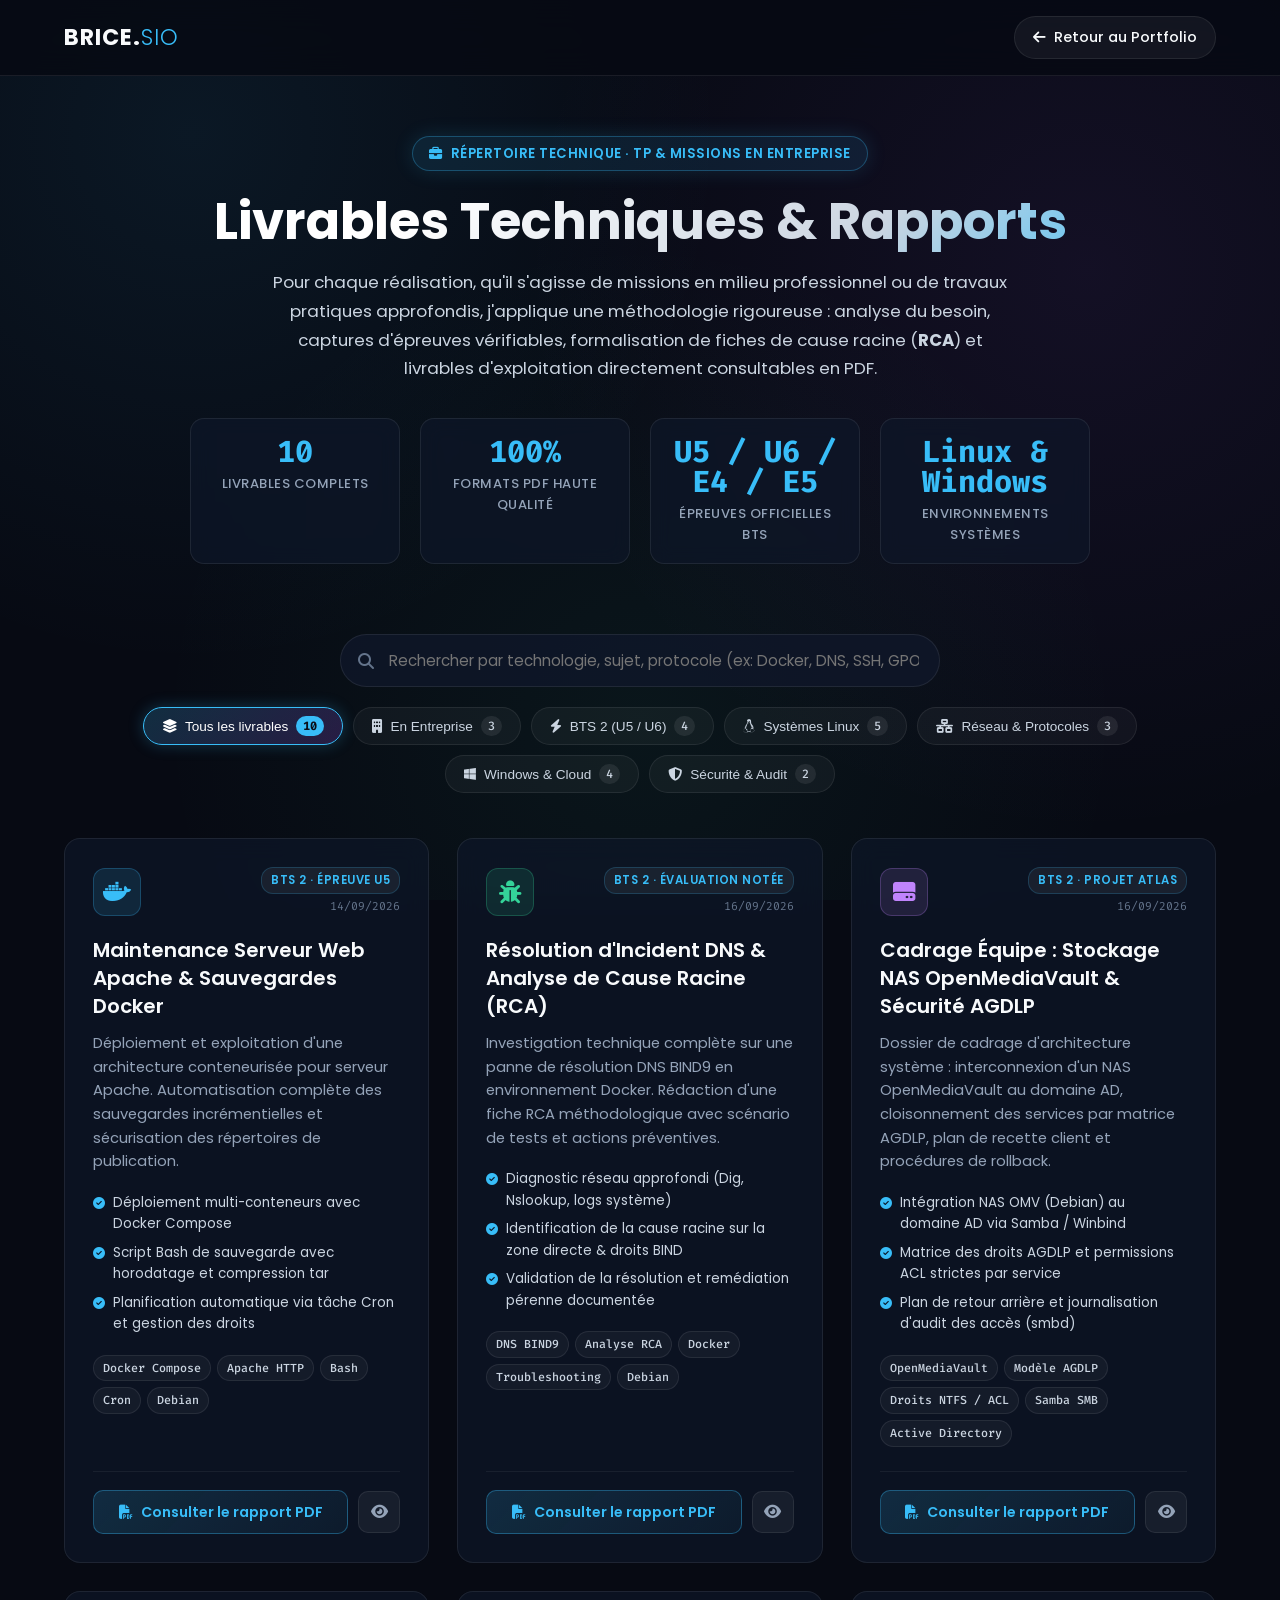
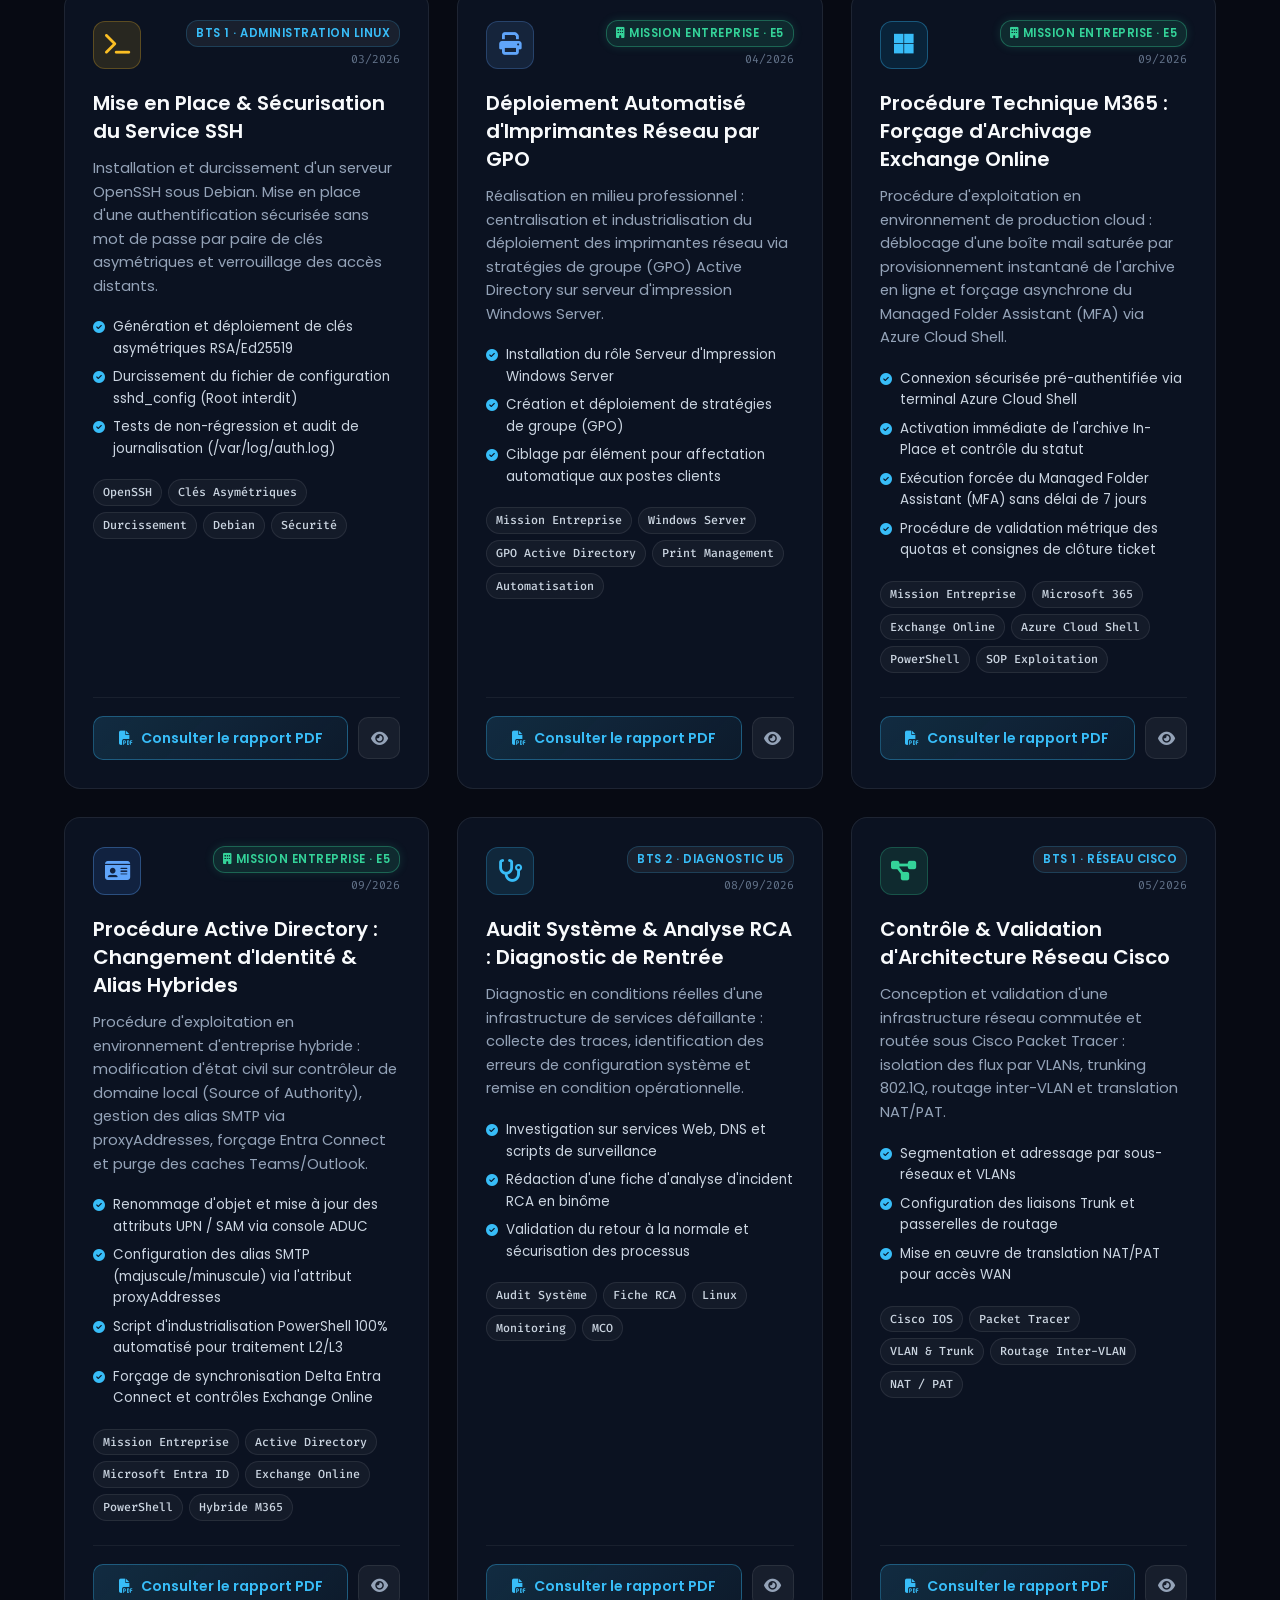
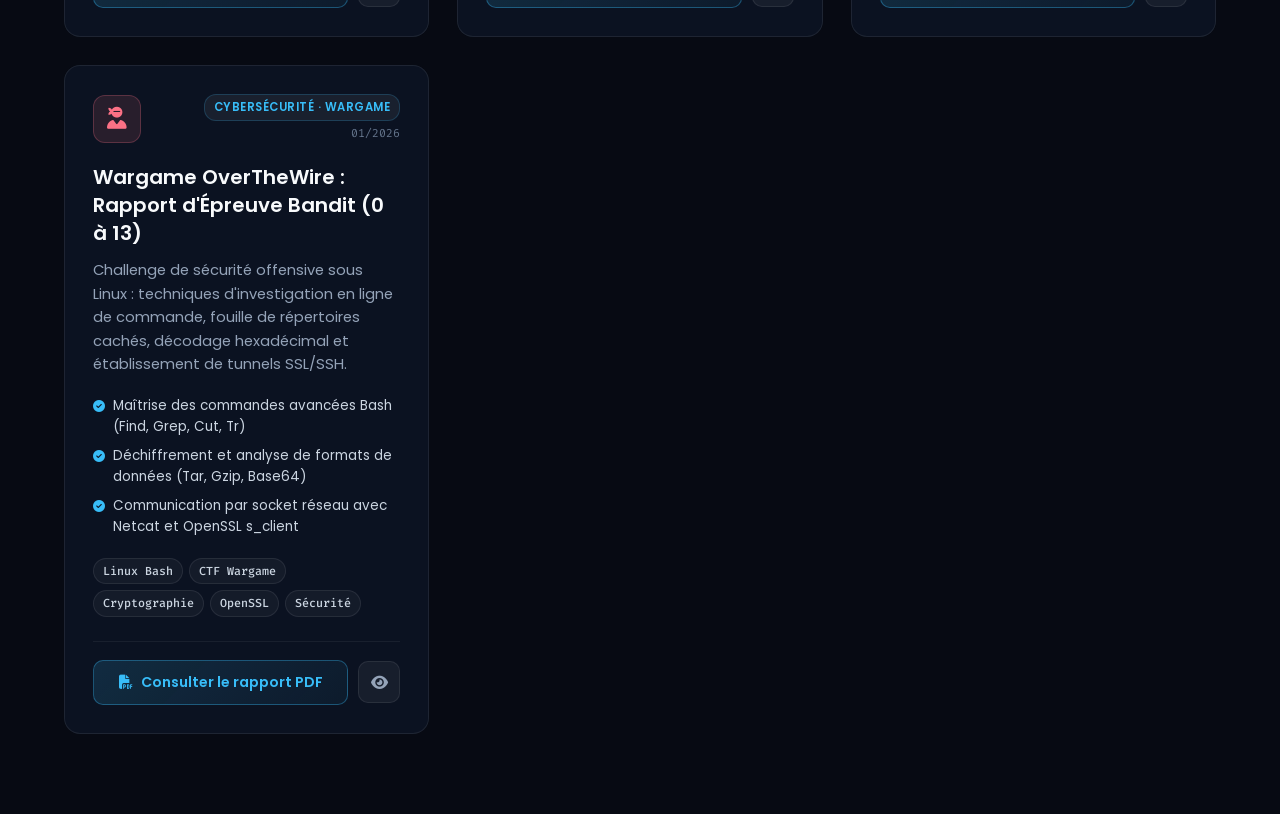
==== projects/rapports/index.html @ 22c59676 "feat: add technical reports section with interactive filtering and documentation assets" ====
<!DOCTYPE html>
<html lang="fr">
<head>
    <meta charset="UTF-8">
    <meta name="viewport" content="width=device-width, initial-scale=1.0">
    <title>Livrables Techniques & Rapports (TP & Entreprise) - Brice Almeras</title>
    <link href="https://fonts.googleapis.com/css2?family=Poppins:wght@300;400;600;700&family=Fira+Code:wght@400;500;600&display=swap" rel="stylesheet">
    <link rel="stylesheet" href="https://cdnjs.cloudflare.com/ajax/libs/font-awesome/6.4.0/css/all.min.css">
    <link rel="stylesheet" href="../../assets/css/rapports.css">
    <link rel="icon" type="image/svg+xml" href="../../favicon.svg">
    <!-- Meta SEO -->
    <meta name="description" content="Découvrez tous les livrables techniques, réalisations en entreprise et comptes-rendus de TP documentés par Brice Almeras en BTS SIO SISR : GPO en entreprise, Docker, DNS BIND9, RCA, SSH, Active Directory.">
    <meta property="og:title" content="Livrables Techniques & Rapports (TP & Entreprise) - Brice Almeras">
    <meta property="og:description" content="Répertoire des réalisations et travaux pratiques documentés : missions professionnelles en entreprise, méthodologie rigoureuse, analyses d'incidents RCA et maquettes d'infrastructure.">
    <meta property="og:type" content="website">
</head>
<body>

    <!-- HEADER / NAVIGATION -->
    <header class="tp-header">
        <a href="../../index.html" class="tp-logo">BRICE.<span>SIO</span></a>
        <nav class="tp-nav-links">
            <a href="../../index.html#projets" class="btn-back">
                <i class="fas fa-arrow-left"></i> Retour au Portfolio
            </a>
        </nav>
    </header>

    <!-- HERO SECTION -->
    <section class="tp-hero">
        <span class="badge-glow">
            <i class="fas fa-briefcase"></i> Répertoire Technique · TP & Missions en Entreprise
        </span>
        <h1>Livrables Techniques & Rapports</h1>
        <p class="hero-desc">
            Pour chaque réalisation, qu'il s'agisse de missions en milieu professionnel ou de travaux pratiques approfondis, 
            j'applique une méthodologie rigoureuse : analyse du besoin, captures d'épreuves vérifiables, formalisation de 
            fiches de cause racine (<strong>RCA</strong>) et livrables d'exploitation directement consultables en PDF.
        </p>

        <!-- DASHBOARD STATS -->
        <div class="tp-stats-grid">
            <div class="stat-box">
                <div class="stat-number">10</div>
                <div class="stat-label">Livrables Complets</div>
            </div>
            <div class="stat-box">
                <div class="stat-number">100%</div>
                <div class="stat-label">Formats PDF Haute Qualité</div>
            </div>
            <div class="stat-box">
                <div class="stat-number">U5 / U6 / E4 / E5</div>
                <div class="stat-label">Épreuves Officielles BTS</div>
            </div>
            <div class="stat-box">
                <div class="stat-number">Linux & Windows</div>
                <div class="stat-label">Environnements Systèmes</div>
            </div>
        </div>
    </section>

    <!-- BARRE DE RECHERCHE ET FILTRES -->
    <section class="tp-controls">
        <div class="search-bar-wrapper">
            <input type="text" id="tp-search" class="tp-search-input" placeholder="Rechercher par technologie, sujet, protocole (ex: Docker, DNS, SSH, GPO, Cisco...)" />
            <i class="fas fa-search"></i>
        </div>

        <div class="tp-filters">
            <button class="filter-btn active" data-filter="all">
                <i class="fas fa-layer-group"></i> Tous les livrables <span class="count">10</span>
            </button>
            <button class="filter-btn" data-filter="entreprise">
                <i class="fas fa-building"></i> En Entreprise <span class="count">3</span>
            </button>
            <button class="filter-btn" data-filter="bts2">
                <i class="fas fa-bolt"></i> BTS 2 (U5 / U6) <span class="count">4</span>
            </button>
            <button class="filter-btn" data-filter="linux">
                <i class="fab fa-linux"></i> Systèmes Linux <span class="count">5</span>
            </button>
            <button class="filter-btn" data-filter="reseau">
                <i class="fas fa-network-wired"></i> Réseau & Protocoles <span class="count">3</span>
            </button>
            <button class="filter-btn" data-filter="windows">
                <i class="fab fa-windows"></i> Windows & Cloud <span class="count">4</span>
            </button>
            <button class="filter-btn" data-filter="cyber">
                <i class="fas fa-shield-alt"></i> Sécurité & Audit <span class="count">2</span>
            </button>
        </div>
    </section>

    <!-- GRILLE DES CARTES DE RAPPORTS -->
    <main class="tp-container">
        <div class="tp-grid" id="tp-grid">

            <!-- 1. RAPPORT APACHE & DOCKER -->
            <article class="tp-card" data-category="bts2 linux">
                <div class="tp-card-content">
                    <div class="tp-card-header">
                        <div class="tp-icon-wrapper tp-icon-docker">
                            <i class="fab fa-docker"></i>
                        </div>
                        <div class="tp-badges">
                            <span class="tag-context">BTS 2 · Épreuve U5</span>
                            <span class="tag-date">14/09/2026</span>
                        </div>
                    </div>
                    <div class="tp-card-body">
                        <h3>Maintenance Serveur Web Apache & Sauvegardes Docker</h3>
                        <p class="tp-card-desc">
                            Déploiement et exploitation d'une architecture conteneurisée pour serveur Apache. 
                            Automatisation complète des sauvegardes incrémentielles et sécurisation des répertoires de publication.
                        </p>
                        <ul class="tp-highlights">
                            <li><i class="fas fa-check-circle"></i> Déploiement multi-conteneurs avec Docker Compose</li>
                            <li><i class="fas fa-check-circle"></i> Script Bash de sauvegarde avec horodatage et compression tar</li>
                            <li><i class="fas fa-check-circle"></i> Planification automatique via tâche Cron et gestion des droits</li>
                        </ul>
                        <div class="tp-tags">
                            <span class="tp-tag">Docker Compose</span>
                            <span class="tp-tag">Apache HTTP</span>
                            <span class="tp-tag">Bash</span>
                            <span class="tp-tag">Cron</span>
                            <span class="tp-tag">Debian</span>
                        </div>
                    </div>
                </div>
                <div class="tp-actions">
                    <a href="../../assets/docs/rapports/Rapport_Maintenance_Apache_Docker_Brice_Almeras.pdf" target="_blank" class="btn-open-pdf">
                        <i class="fas fa-file-pdf"></i> Consulter le rapport PDF
                    </a>
                    <button class="btn-preview" title="Aperçu rapide" data-pdf="../../assets/docs/rapports/Rapport_Maintenance_Apache_Docker_Brice_Almeras.pdf" data-title="Maintenance Apache & Sauvegardes Docker">
                        <i class="fas fa-eye"></i>
                    </button>
                </div>
            </article>

            <!-- 2. RAPPORT DNS & RCA -->
            <article class="tp-card" data-category="bts2 reseau linux">
                <div class="tp-card-content">
                    <div class="tp-card-header">
                        <div class="tp-icon-wrapper tp-icon-dns">
                            <i class="fas fa-bug"></i>
                        </div>
                        <div class="tp-badges">
                            <span class="tag-context">BTS 2 · Évaluation Notée</span>
                            <span class="tag-date">16/09/2026</span>
                        </div>
                    </div>
                    <div class="tp-card-body">
                        <h3>Résolution d'Incident DNS & Analyse de Cause Racine (RCA)</h3>
                        <p class="tp-card-desc">
                            Investigation technique complète sur une panne de résolution DNS BIND9 en environnement Docker. 
                            Rédaction d'une fiche RCA méthodologique avec scénario de tests et actions préventives.
                        </p>
                        <ul class="tp-highlights">
                            <li><i class="fas fa-check-circle"></i> Diagnostic réseau approfondi (Dig, Nslookup, logs système)</li>
                            <li><i class="fas fa-check-circle"></i> Identification de la cause racine sur la zone directe & droits BIND</li>
                            <li><i class="fas fa-check-circle"></i> Validation de la résolution et remédiation pérenne documentée</li>
                        </ul>
                        <div class="tp-tags">
                            <span class="tp-tag">DNS BIND9</span>
                            <span class="tp-tag">Analyse RCA</span>
                            <span class="tp-tag">Docker</span>
                            <span class="tp-tag">Troubleshooting</span>
                            <span class="tp-tag">Debian</span>
                        </div>
                    </div>
                </div>
                <div class="tp-actions">
                    <a href="../../assets/docs/rapports/Rapport_RCA_Incident_DNS_BIND9_Brice_Almeras.pdf" target="_blank" class="btn-open-pdf">
                        <i class="fas fa-file-pdf"></i> Consulter le rapport PDF
                    </a>
                    <button class="btn-preview" title="Aperçu rapide" data-pdf="../../assets/docs/rapports/Rapport_RCA_Incident_DNS_BIND9_Brice_Almeras.pdf" data-title="Incident DNS & Analyse de Cause Racine (RCA)">
                        <i class="fas fa-eye"></i>
                    </button>
                </div>
            </article>

            <!-- 3. CADRAGE NAS OMV & AGDLP -->
            <article class="tp-card" data-category="bts2 reseau windows">
                <div class="tp-card-content">
                    <div class="tp-card-header">
                        <div class="tp-icon-wrapper tp-icon-omv">
                            <i class="fas fa-hdd"></i>
                        </div>
                        <div class="tp-badges">
                            <span class="tag-context">BTS 2 · Projet Atlas</span>
                            <span class="tag-date">16/09/2026</span>
                        </div>
                    </div>
                    <div class="tp-card-body">
                        <h3>Cadrage Équipe : Stockage NAS OpenMediaVault & Sécurité AGDLP</h3>
                        <p class="tp-card-desc">
                            Dossier de cadrage d'architecture système : interconnexion d'un NAS OpenMediaVault au domaine AD, 
                            cloisonnement des services par matrice AGDLP, plan de recette client et procédures de rollback.
                        </p>
                        <ul class="tp-highlights">
                            <li><i class="fas fa-check-circle"></i> Intégration NAS OMV (Debian) au domaine AD via Samba / Winbind</li>
                            <li><i class="fas fa-check-circle"></i> Matrice des droits AGDLP et permissions ACL strictes par service</li>
                            <li><i class="fas fa-check-circle"></i> Plan de retour arrière et journalisation d'audit des accès (smbd)</li>
                        </ul>
                        <div class="tp-tags">
                            <span class="tp-tag">OpenMediaVault</span>
                            <span class="tp-tag">Modèle AGDLP</span>
                            <span class="tp-tag">Droits NTFS / ACL</span>
                            <span class="tp-tag">Samba SMB</span>
                            <span class="tp-tag">Active Directory</span>
                        </div>
                    </div>
                </div>
                <div class="tp-actions">
                    <a href="../../assets/docs/rapports/Fiche_Cadrage_NAS_AGDLP_Brice_Almeras.pdf" target="_blank" class="btn-open-pdf">
                        <i class="fas fa-file-pdf"></i> Consulter le rapport PDF
                    </a>
                    <button class="btn-preview" title="Aperçu rapide" data-pdf="../../assets/docs/rapports/Fiche_Cadrage_NAS_AGDLP_Brice_Almeras.pdf" data-title="Cadrage Stockage NAS OpenMediaVault & AGDLP">
                        <i class="fas fa-eye"></i>
                    </button>
                </div>
            </article>

            <!-- 4. RAPPORT SSH -->
            <article class="tp-card" data-category="linux cyber">
                <div class="tp-card-content">
                    <div class="tp-card-header">
                        <div class="tp-icon-wrapper tp-icon-ssh">
                            <i class="fas fa-terminal"></i>
                        </div>
                        <div class="tp-badges">
                            <span class="tag-context">BTS 1 · Administration Linux</span>
                            <span class="tag-date">03/2026</span>
                        </div>
                    </div>
                    <div class="tp-card-body">
                        <h3>Mise en Place & Sécurisation du Service SSH</h3>
                        <p class="tp-card-desc">
                            Installation et durcissement d'un serveur OpenSSH sous Debian. Mise en place d'une authentification 
                            sécurisée sans mot de passe par paire de clés asymétriques et verrouillage des accès distants.
                        </p>
                        <ul class="tp-highlights">
                            <li><i class="fas fa-check-circle"></i> Génération et déploiement de clés asymétriques RSA/Ed25519</li>
                            <li><i class="fas fa-check-circle"></i> Durcissement du fichier de configuration sshd_config (Root interdit)</li>
                            <li><i class="fas fa-check-circle"></i> Tests de non-régression et audit de journalisation (/var/log/auth.log)</li>
                        </ul>
                        <div class="tp-tags">
                            <span class="tp-tag">OpenSSH</span>
                            <span class="tp-tag">Clés Asymétriques</span>
                            <span class="tp-tag">Durcissement</span>
                            <span class="tp-tag">Debian</span>
                            <span class="tp-tag">Sécurité</span>
                        </div>
                    </div>
                </div>
                <div class="tp-actions">
                    <a href="../../assets/docs/rapports/Rapport_Mise_En_Place_Service_SSH_Brice_Almeras.pdf" target="_blank" class="btn-open-pdf">
                        <i class="fas fa-file-pdf"></i> Consulter le rapport PDF
                    </a>
                    <button class="btn-preview" title="Aperçu rapide" data-pdf="../../assets/docs/rapports/Rapport_Mise_En_Place_Service_SSH_Brice_Almeras.pdf" data-title="Mise en Place & Sécurisation du Service SSH">
                        <i class="fas fa-eye"></i>
                    </button>
                </div>
            </article>

            <!-- 5. DEPLOIEMENT IMPRIMANTES GPO -->
            <article class="tp-card" data-category="windows entreprise">
                <div class="tp-card-content">
                    <div class="tp-card-header">
                        <div class="tp-icon-wrapper tp-icon-win">
                            <i class="fas fa-print"></i>
                        </div>
                        <div class="tp-badges">
                            <span class="tag-context tag-context-pro"><i class="fas fa-building"></i> Mission Entreprise · E5</span>
                            <span class="tag-date">04/2026</span>
                        </div>
                    </div>
                    <div class="tp-card-body">
                        <h3>Déploiement Automatisé d'Imprimantes Réseau par GPO</h3>
                        <p class="tp-card-desc">
                            Réalisation en milieu professionnel : centralisation et industrialisation du déploiement des imprimantes réseau via stratégies de groupe (GPO) Active Directory sur serveur d'impression Windows Server.
                        </p>
                        <ul class="tp-highlights">
                            <li><i class="fas fa-check-circle"></i> Installation du rôle Serveur d'Impression Windows Server</li>
                            <li><i class="fas fa-check-circle"></i> Création et déploiement de stratégies de groupe (GPO)</li>
                            <li><i class="fas fa-check-circle"></i> Ciblage par élément pour affectation automatique aux postes clients</li>
                        </ul>
                        <div class="tp-tags">
                            <span class="tp-tag">Mission Entreprise</span>
                            <span class="tp-tag">Windows Server</span>
                            <span class="tp-tag">GPO Active Directory</span>
                            <span class="tp-tag">Print Management</span>
                            <span class="tp-tag">Automatisation</span>
                        </div>
                    </div>
                </div>
                <div class="tp-actions">
                    <a href="../../assets/docs/rapports/Doc_Deploiement_Imprimantes_GPO_Brice_Almeras.pdf" target="_blank" class="btn-open-pdf">
                        <i class="fas fa-file-pdf"></i> Consulter le rapport PDF
                    </a>
                    <button class="btn-preview" title="Aperçu rapide" data-pdf="../../assets/docs/rapports/Doc_Deploiement_Imprimantes_GPO_Brice_Almeras.pdf" data-title="Déploiement d'Imprimantes par GPO (Mission Entreprise)">
                        <i class="fas fa-eye"></i>
                    </button>
                </div>
            </article>

            <!-- 6. PROCEDURE FORCAGE ARCHIVAGE M365 -->
            <article class="tp-card" data-category="windows entreprise">
                <div class="tp-card-content">
                    <div class="tp-card-header">
                        <div class="tp-icon-wrapper tp-icon-m365">
                            <i class="fab fa-microsoft"></i>
                        </div>
                        <div class="tp-badges">
                            <span class="tag-context tag-context-pro"><i class="fas fa-building"></i> Mission Entreprise · E5</span>
                            <span class="tag-date">09/2026</span>
                        </div>
                    </div>
                    <div class="tp-card-body">
                        <h3>Procédure Technique M365 : Forçage d'Archivage Exchange Online</h3>
                        <p class="tp-card-desc">
                            Procédure d'exploitation en environnement de production cloud : déblocage d'une boîte mail saturée par provisionnement instantané de l'archive en ligne et forçage asynchrone du Managed Folder Assistant (MFA) via Azure Cloud Shell.
                        </p>
                        <ul class="tp-highlights">
                            <li><i class="fas fa-check-circle"></i> Connexion sécurisée pré-authentifiée via terminal Azure Cloud Shell</li>
                            <li><i class="fas fa-check-circle"></i> Activation immédiate de l'archive In-Place et contrôle du statut</li>
                            <li><i class="fas fa-check-circle"></i> Exécution forcée du Managed Folder Assistant (MFA) sans délai de 7 jours</li>
                            <li><i class="fas fa-check-circle"></i> Procédure de validation métrique des quotas et consignes de clôture ticket</li>
                        </ul>
                        <div class="tp-tags">
                            <span class="tp-tag">Mission Entreprise</span>
                            <span class="tp-tag">Microsoft 365</span>
                            <span class="tp-tag">Exchange Online</span>
                            <span class="tp-tag">Azure Cloud Shell</span>
                            <span class="tp-tag">PowerShell</span>
                            <span class="tp-tag">SOP Exploitation</span>
                        </div>
                    </div>
                </div>
                <div class="tp-actions">
                    <a href="../../assets/docs/rapports/Procedure_Forcage_Archivage_M365_Brice_Almeras.pdf" target="_blank" class="btn-open-pdf">
                        <i class="fas fa-file-pdf"></i> Consulter le rapport PDF
                    </a>
                    <button class="btn-preview" title="Aperçu rapide" data-pdf="../../assets/docs/rapports/Procedure_Forcage_Archivage_M365_Brice_Almeras.pdf" data-title="Procédure Forçage Archivage M365 Exchange Online">
                        <i class="fas fa-eye"></i>
                    </button>
                </div>
            </article>

            <!-- 7. PROCEDURE CHANGEMENT NOM ACTIVE DIRECTORY & HYBRIDE -->
            <article class="tp-card" data-category="windows entreprise">
                <div class="tp-card-content">
                    <div class="tp-card-header">
                        <div class="tp-icon-wrapper tp-icon-ad">
                            <i class="fas fa-id-card"></i>
                        </div>
                        <div class="tp-badges">
                            <span class="tag-context tag-context-pro"><i class="fas fa-building"></i> Mission Entreprise · E5</span>
                            <span class="tag-date">09/2026</span>
                        </div>
                    </div>
                    <div class="tp-card-body">
                        <h3>Procédure Active Directory : Changement d'Identité & Alias Hybrides</h3>
                        <p class="tp-card-desc">
                            Procédure d'exploitation en environnement d'entreprise hybride : modification d'état civil sur contrôleur de domaine local (Source of Authority), gestion des alias SMTP via proxyAddresses, forçage Entra Connect et purge des caches Teams/Outlook.
                        </p>
                        <ul class="tp-highlights">
                            <li><i class="fas fa-check-circle"></i> Renommage d'objet et mise à jour des attributs UPN / SAM via console ADUC</li>
                            <li><i class="fas fa-check-circle"></i> Configuration des alias SMTP (majuscule/minuscule) via l'attribut proxyAddresses</li>
                            <li><i class="fas fa-check-circle"></i> Script d'industrialisation PowerShell 100% automatisé pour traitement L2/L3</li>
                            <li><i class="fas fa-check-circle"></i> Forçage de synchronisation Delta Entra Connect et contrôles Exchange Online</li>
                        </ul>
                        <div class="tp-tags">
                            <span class="tp-tag">Mission Entreprise</span>
                            <span class="tp-tag">Active Directory</span>
                            <span class="tp-tag">Microsoft Entra ID</span>
                            <span class="tp-tag">Exchange Online</span>
                            <span class="tp-tag">PowerShell</span>
                            <span class="tp-tag">Hybride M365</span>
                        </div>
                    </div>
                </div>
                <div class="tp-actions">
                    <a href="../../assets/docs/rapports/Procedure_Changement_Nom_Active_Directory_Brice_Almeras.pdf" target="_blank" class="btn-open-pdf">
                        <i class="fas fa-file-pdf"></i> Consulter le rapport PDF
                    </a>
                    <button class="btn-preview" title="Aperçu rapide" data-pdf="../../assets/docs/rapports/Procedure_Changement_Nom_Active_Directory_Brice_Almeras.pdf" data-title="Procédure Changement d'Identité AD & Hybride M365">
                        <i class="fas fa-eye"></i>
                    </button>
                </div>
            </article>

            <!-- 8. FICHE RCA DIAGNOSTIC RENTREE -->
            <article class="tp-card" data-category="bts2 linux">
                <div class="tp-card-content">
                    <div class="tp-card-header">
                        <div class="tp-icon-wrapper tp-icon-docker">
                            <i class="fas fa-stethoscope"></i>
                        </div>
                        <div class="tp-badges">
                            <span class="tag-context">BTS 2 · Diagnostic U5</span>
                            <span class="tag-date">08/09/2026</span>
                        </div>
                    </div>
                    <div class="tp-card-body">
                        <h3>Audit Système & Analyse RCA : Diagnostic de Rentrée</h3>
                        <p class="tp-card-desc">
                            Diagnostic en conditions réelles d'une infrastructure de services défaillante : collecte des traces, 
                            identification des erreurs de configuration système et remise en condition opérationnelle.
                        </p>
                        <ul class="tp-highlights">
                            <li><i class="fas fa-check-circle"></i> Investigation sur services Web, DNS et scripts de surveillance</li>
                            <li><i class="fas fa-check-circle"></i> Rédaction d'une fiche d'analyse d'incident RCA en binôme</li>
                            <li><i class="fas fa-check-circle"></i> Validation du retour à la normale et sécurisation des processus</li>
                        </ul>
                        <div class="tp-tags">
                            <span class="tp-tag">Audit Système</span>
                            <span class="tp-tag">Fiche RCA</span>
                            <span class="tp-tag">Linux</span>
                            <span class="tp-tag">Monitoring</span>
                            <span class="tp-tag">MCO</span>
                        </div>
                    </div>
                </div>
                <div class="tp-actions">
                    <a href="../../assets/docs/rapports/Fiche_RCA_Diagnostic_Systeme_Almeras.pdf" target="_blank" class="btn-open-pdf">
                        <i class="fas fa-file-pdf"></i> Consulter le rapport PDF
                    </a>
                    <button class="btn-preview" title="Aperçu rapide" data-pdf="../../assets/docs/rapports/Fiche_RCA_Diagnostic_Systeme_Almeras.pdf" data-title="Audit Système & Analyse RCA Rentrée">
                        <i class="fas fa-eye"></i>
                    </button>
                </div>
            </article>

            <!-- 7. RAPPORT CONTROLE CISCO -->
            <article class="tp-card" data-category="reseau">
                <div class="tp-card-content">
                    <div class="tp-card-header">
                        <div class="tp-icon-wrapper tp-icon-cisco">
                            <i class="fas fa-project-diagram"></i>
                        </div>
                        <div class="tp-badges">
                            <span class="tag-context">BTS 1 · Réseau Cisco</span>
                            <span class="tag-date">05/2026</span>
                        </div>
                    </div>
                    <div class="tp-card-body">
                        <h3>Contrôle & Validation d'Architecture Réseau Cisco</h3>
                        <p class="tp-card-desc">
                            Conception et validation d'une infrastructure réseau commutée et routée sous Cisco Packet Tracer : 
                            isolation des flux par VLANs, trunking 802.1Q, routage inter-VLAN et translation NAT/PAT.
                        </p>
                        <ul class="tp-highlights">
                            <li><i class="fas fa-check-circle"></i> Segmentation et adressage par sous-réseaux et VLANs</li>
                            <li><i class="fas fa-check-circle"></i> Configuration des liaisons Trunk et passerelles de routage</li>
                            <li><i class="fas fa-check-circle"></i> Mise en œuvre de translation NAT/PAT pour accès WAN</li>
                        </ul>
                        <div class="tp-tags">
                            <span class="tp-tag">Cisco IOS</span>
                            <span class="tp-tag">Packet Tracer</span>
                            <span class="tp-tag">VLAN & Trunk</span>
                            <span class="tp-tag">Routage Inter-VLAN</span>
                            <span class="tp-tag">NAT / PAT</span>
                        </div>
                    </div>
                </div>
                <div class="tp-actions">
                    <a href="../../assets/docs/rapports/Rapport_Controle_Reseau_Cisco_Brice_Almeras.pdf" target="_blank" class="btn-open-pdf">
                        <i class="fas fa-file-pdf"></i> Consulter le rapport PDF
                    </a>
                    <button class="btn-preview" title="Aperçu rapide" data-pdf="../../assets/docs/rapports/Rapport_Controle_Reseau_Cisco_Brice_Almeras.pdf" data-title="Contrôle Architecture Réseau Cisco">
                        <i class="fas fa-eye"></i>
                    </button>
                </div>
            </article>

            <!-- 8. RAPPORT BANDIT CTF -->
            <article class="tp-card" data-category="linux cyber">
                <div class="tp-card-content">
                    <div class="tp-card-header">
                        <div class="tp-icon-wrapper tp-icon-ctf">
                            <i class="fas fa-user-ninja"></i>
                        </div>
                        <div class="tp-badges">
                            <span class="tag-context">Cybersécurité · Wargame</span>
                            <span class="tag-date">01/2026</span>
                        </div>
                    </div>
                    <div class="tp-card-body">
                        <h3>Wargame OverTheWire : Rapport d'Épreuve Bandit (0 à 13)</h3>
                        <p class="tp-card-desc">
                            Challenge de sécurité offensive sous Linux : techniques d'investigation en ligne de commande, 
                            fouille de répertoires cachés, décodage hexadécimal et établissement de tunnels SSL/SSH.
                        </p>
                        <ul class="tp-highlights">
                            <li><i class="fas fa-check-circle"></i> Maîtrise des commandes avancées Bash (Find, Grep, Cut, Tr)</li>
                            <li><i class="fas fa-check-circle"></i> Déchiffrement et analyse de formats de données (Tar, Gzip, Base64)</li>
                            <li><i class="fas fa-check-circle"></i> Communication par socket réseau avec Netcat et OpenSSL s_client</li>
                        </ul>
                        <div class="tp-tags">
                            <span class="tp-tag">Linux Bash</span>
                            <span class="tp-tag">CTF Wargame</span>
                            <span class="tp-tag">Cryptographie</span>
                            <span class="tp-tag">OpenSSL</span>
                            <span class="tp-tag">Sécurité</span>
                        </div>
                    </div>
                </div>
                <div class="tp-actions">
                    <a href="../../assets/docs/rapports/Rapport_Bandit_CTF_Brice_Almeras.pdf" target="_blank" class="btn-open-pdf">
                        <i class="fas fa-file-pdf"></i> Consulter le rapport PDF
                    </a>
                    <button class="btn-preview" title="Aperçu rapide" data-pdf="../../assets/docs/rapports/Rapport_Bandit_CTF_Brice_Almeras.pdf" data-title="Rapport Bandit CTF OverTheWire">
                        <i class="fas fa-eye"></i>
                    </button>
                </div>
            </article>

            <!-- État vide si aucune recherche trouvée -->
            <div id="no-results" class="no-results">
                <i class="fas fa-search-minus"></i>
                <h3>Aucun rapport ne correspond à votre recherche</h3>
                <p>Essayez un autre mot-clé (ex: Docker, DNS, GPO, SSH, Cisco) ou réinitialisez les filtres.</p>
            </div>

        </div>
    </main>

    <!-- MODAL DE PRÉVISUALISATION PDF RAPIDE -->
    <div id="pdf-modal" class="pdf-modal" role="dialog" aria-modal="true">
        <div class="pdf-modal-content">
            <div class="pdf-modal-header">
                <h3 class="pdf-modal-title" id="pdf-modal-title">
                    <i class="fas fa-file-pdf" style="color: var(--cyan);"></i> Aperçu du Rapport
                </h3>
                <div class="pdf-modal-controls">
                    <a id="pdf-modal-external" href="#" target="_blank" class="btn-modal-action">
                        <i class="fas fa-external-link-alt"></i> Plein écran
                    </a>
                    <a id="pdf-modal-download" href="#" download class="btn-modal-action">
                        <i class="fas fa-download"></i> Télécharger
                    </a>
                    <button class="btn-modal-close" id="pdf-modal-close" title="Fermer (Échap)">
                        <i class="fas fa-times"></i>
                    </button>
                </div>
            </div>
            <div class="pdf-modal-body">
                <iframe id="pdf-modal-frame" src="" title="Visualiseur PDF"></iframe>
            </div>
        </div>
    </div>

    <!-- SCRIPTS -->
    <script src="rapports.js" defer></script>
</body>
</html>
---- assets/css/rapports.css ----
/* ==========================================================================
   PAGE DES RAPPORTS DE TP - BRICE ALMERAS
   Aesthétique : Cyberpunk épuré, Glassmorphism, Dark Slate & Neon Accents
   ========================================================================== */

:root {
    --bg-dark: #070a13;
    --bg-card: rgba(15, 23, 42, 0.65);
    --bg-card-hover: rgba(30, 41, 59, 0.85);
    --border-card: rgba(255, 255, 255, 0.08);
    --border-hover: rgba(56, 189, 248, 0.4);
    
    --cyan: #38bdf8;
    --emerald: #34d399;
    --purple: #c084fc;
    --amber: #fbbf24;
    --rose: #fb7185;
    --blue: #60a5fa;

    --text-primary: #f8fafc;
    --text-secondary: #cbd5e1;
    --text-muted: #94a3b8;
    --text-dim: #64748b;

    --font-main: 'Poppins', sans-serif;
    --font-mono: 'Fira Code', monospace;
    --transition: all 0.3s cubic-bezier(0.4, 0, 0.2, 1);
}

* {
    margin: 0;
    padding: 0;
    box-sizing: border-box;
}

body {
    background-color: var(--bg-dark);
    color: var(--text-primary);
    font-family: var(--font-main);
    line-height: 1.6;
    min-height: 100vh;
    overflow-x: hidden;
    position: relative;
    background-image: 
        radial-gradient(circle at 15% 15%, rgba(56, 189, 248, 0.08) 0%, transparent 40%),
        radial-gradient(circle at 85% 30%, rgba(168, 85, 247, 0.08) 0%, transparent 45%),
        radial-gradient(circle at 50% 80%, rgba(52, 211, 153, 0.06) 0%, transparent 50%);
    background-attachment: fixed;
}

/* Scrollbar */
::-webkit-scrollbar {
    width: 8px;
}
::-webkit-scrollbar-track {
    background: #0b0f19;
}
::-webkit-scrollbar-thumb {
    background: #1e293b;
    border-radius: 4px;
}
::-webkit-scrollbar-thumb:hover {
    background: var(--cyan);
}

/* ==================== HEADER ==================== */
.tp-header {
    position: sticky;
    top: 0;
    z-index: 100;
    backdrop-filter: blur(16px);
    -webkit-backdrop-filter: blur(16px);
    background: rgba(7, 10, 19, 0.85);
    border-bottom: 1px solid var(--border-card);
    padding: 16px 5%;
    display: flex;
    justify-content: space-between;
    align-items: center;
}

.tp-logo {
    font-size: 1.4rem;
    font-weight: 700;
    letter-spacing: 1px;
    color: var(--text-primary);
    text-decoration: none;
}

.tp-logo span {
    color: var(--cyan);
    font-weight: 300;
}

.tp-nav-links {
    display: flex;
    align-items: center;
    gap: 15px;
}

.btn-back {
    display: inline-flex;
    align-items: center;
    gap: 8px;
    background: rgba(255, 255, 255, 0.05);
    color: var(--text-primary);
    text-decoration: none;
    padding: 9px 18px;
    border-radius: 25px;
    font-size: 0.9rem;
    font-weight: 500;
    border: 1px solid var(--border-card);
    transition: var(--transition);
}

.btn-back:hover {
    background: rgba(56, 189, 248, 0.15);
    color: var(--cyan);
    border-color: var(--cyan);
    transform: translateX(-3px);
}

/* ==================== HERO SECTION ==================== */
.tp-hero {
    max-width: 1200px;
    margin: 0 auto;
    padding: 60px 24px 30px;
    text-align: center;
}

.badge-glow {
    display: inline-flex;
    align-items: center;
    gap: 8px;
    background: rgba(56, 189, 248, 0.1);
    color: var(--cyan);
    border: 1px solid rgba(56, 189, 248, 0.3);
    padding: 6px 16px;
    border-radius: 30px;
    font-size: 0.82rem;
    font-weight: 600;
    letter-spacing: 0.5px;
    text-transform: uppercase;
    margin-bottom: 20px;
    box-shadow: 0 0 20px rgba(56, 189, 248, 0.15);
}

.tp-hero h1 {
    font-size: clamp(2rem, 4vw, 3.2rem);
    font-weight: 700;
    line-height: 1.2;
    margin-bottom: 16px;
    background: linear-gradient(135deg, #ffffff 30%, #cbd5e1 70%, #38bdf8 100%);
    -webkit-background-clip: text;
    -webkit-text-fill-color: transparent;
}

.tp-hero p.hero-desc {
    max-width: 750px;
    margin: 0 auto 35px;
    color: var(--text-secondary);
    font-size: 1.05rem;
    line-height: 1.7;
}

/* Stat Counters */
.tp-stats-grid {
    display: grid;
    grid-template-columns: repeat(auto-fit, minmax(180px, 1fr));
    gap: 20px;
    max-width: 900px;
    margin: 0 auto 40px;
}

.stat-box {
    background: var(--bg-card);
    border: 1px solid var(--border-card);
    border-radius: 14px;
    padding: 18px 20px;
    backdrop-filter: blur(10px);
    transition: var(--transition);
}

.stat-box:hover {
    border-color: rgba(56, 189, 248, 0.3);
    transform: translateY(-3px);
    box-shadow: 0 8px 25px rgba(0, 0, 0, 0.25);
}

.stat-number {
    font-size: 1.9rem;
    font-weight: 700;
    color: var(--cyan);
    font-family: var(--font-mono);
    line-height: 1;
    margin-bottom: 6px;
}

.stat-label {
    font-size: 0.82rem;
    color: var(--text-muted);
    font-weight: 500;
    text-transform: uppercase;
    letter-spacing: 0.5px;
}

/* ==================== FILTERS & SEARCH ==================== */
.tp-controls {
    max-width: 1200px;
    margin: 0 auto 45px;
    padding: 0 24px;
    display: flex;
    flex-direction: column;
    gap: 20px;
}

.search-bar-wrapper {
    position: relative;
    max-width: 600px;
    width: 100%;
    margin: 0 auto;
}

.search-bar-wrapper i {
    position: absolute;
    left: 18px;
    top: 50%;
    transform: translateY(-50%);
    color: var(--text-dim);
    font-size: 1rem;
    transition: var(--transition);
}

.tp-search-input {
    width: 100%;
    padding: 14px 20px 14px 48px;
    background: rgba(15, 23, 42, 0.8);
    border: 1px solid var(--border-card);
    border-radius: 30px;
    color: var(--text-primary);
    font-family: var(--font-main);
    font-size: 0.95rem;
    outline: none;
    transition: var(--transition);
}

.tp-search-input:focus {
    border-color: var(--cyan);
    background: rgba(15, 23, 42, 0.95);
    box-shadow: 0 0 20px rgba(56, 189, 248, 0.2);
}

.tp-search-input:focus + i {
    color: var(--cyan);
}

.tp-filters {
    display: flex;
    flex-wrap: wrap;
    justify-content: center;
    gap: 10px;
}

.filter-btn {
    background: rgba(255, 255, 255, 0.04);
    border: 1px solid var(--border-card);
    color: var(--text-secondary);
    padding: 8px 18px;
    border-radius: 20px;
    font-size: 0.85rem;
    font-weight: 500;
    cursor: pointer;
    transition: var(--transition);
    display: inline-flex;
    align-items: center;
    gap: 8px;
}

.filter-btn .count {
    background: rgba(255, 255, 255, 0.08);
    padding: 2px 7px;
    border-radius: 10px;
    font-size: 0.75rem;
    font-family: var(--font-mono);
}

.filter-btn:hover {
    background: rgba(255, 255, 255, 0.08);
    color: var(--text-primary);
    border-color: rgba(255, 255, 255, 0.2);
}

.filter-btn.active {
    background: linear-gradient(135deg, rgba(56, 189, 248, 0.2), rgba(168, 85, 247, 0.2));
    border-color: var(--cyan);
    color: #ffffff;
    box-shadow: 0 0 15px rgba(56, 189, 248, 0.25);
}

.filter-btn.active .count {
    background: var(--cyan);
    color: #0b0f19;
    font-weight: 700;
}

/* ==================== TP CARDS GRID ==================== */
.tp-container {
    max-width: 1200px;
    margin: 0 auto 80px;
    padding: 0 24px;
}

.tp-grid {
    display: grid;
    grid-template-columns: repeat(auto-fill, minmax(350px, 1fr));
    gap: 28px;
}

.tp-card {
    background: var(--bg-card);
    border: 1px solid var(--border-card);
    border-radius: 16px;
    padding: 28px;
    display: flex;
    flex-direction: column;
    justify-content: space-between;
    transition: var(--transition);
    position: relative;
    overflow: hidden;
    backdrop-filter: blur(12px);
}

.tp-card::before {
    content: '';
    position: absolute;
    top: 0;
    left: 0;
    right: 0;
    height: 3px;
    background: linear-gradient(90deg, transparent, var(--cyan), transparent);
    opacity: 0;
    transition: var(--transition);
}

.tp-card:hover {
    transform: translateY(-7px);
    background: var(--bg-card-hover);
    border-color: var(--border-hover);
    box-shadow: 0 14px 35px rgba(0, 0, 0, 0.45);
}

.tp-card:hover::before {
    opacity: 1;
}

/* Card Header */
.tp-card-header {
    display: flex;
    justify-content: space-between;
    align-items: center;
    margin-bottom: 20px;
}

.tp-icon-wrapper {
    width: 48px;
    height: 48px;
    border-radius: 12px;
    display: flex;
    align-items: center;
    justify-content: center;
    font-size: 1.4rem;
}

.tp-icon-docker { background: rgba(56, 189, 248, 0.12); color: var(--cyan); border: 1px solid rgba(56, 189, 248, 0.25); }
.tp-icon-dns    { background: rgba(52, 211, 153, 0.12); color: var(--emerald); border: 1px solid rgba(52, 211, 153, 0.25); }
.tp-icon-omv    { background: rgba(192, 132, 252, 0.12); color: var(--purple); border: 1px solid rgba(192, 132, 252, 0.25); }
.tp-icon-ssh    { background: rgba(251, 191, 36, 0.12); color: var(--amber); border: 1px solid rgba(251, 191, 36, 0.25); }
.tp-icon-win    { background: rgba(96, 165, 250, 0.12); color: var(--blue); border: 1px solid rgba(96, 165, 250, 0.25); }
.tp-icon-m365   { background: rgba(2, 132, 199, 0.15); color: #38bdf8; border: 1px solid rgba(56, 189, 248, 0.35); }
.tp-icon-ad     { background: rgba(59, 130, 246, 0.15); color: #60a5fa; border: 1px solid rgba(96, 165, 250, 0.35); }
.tp-icon-cisco  { background: rgba(52, 211, 153, 0.12); color: var(--emerald); border: 1px solid rgba(52, 211, 153, 0.25); }
.tp-icon-ctf    { background: rgba(251, 113, 133, 0.12); color: var(--rose); border: 1px solid rgba(251, 113, 133, 0.25); }

.tp-badges {
    display: flex;
    flex-direction: column;
    align-items: flex-end;
    gap: 4px;
}

.tag-context {
    font-size: 0.72rem;
    font-weight: 600;
    text-transform: uppercase;
    letter-spacing: 0.5px;
    padding: 3px 9px;
    border-radius: 12px;
    background: rgba(255, 255, 255, 0.06);
    color: var(--cyan);
    border: 1px solid rgba(56, 189, 248, 0.2);
}

.tag-context.tag-context-pro {
    background: rgba(52, 211, 153, 0.12);
    color: var(--emerald);
    border-color: rgba(52, 211, 153, 0.35);
    box-shadow: 0 0 10px rgba(52, 211, 153, 0.15);
}

.tag-date {
    font-size: 0.72rem;
    color: var(--text-dim);
    font-family: var(--font-mono);
}

/* Card Body */
.tp-card-body h3 {
    font-size: 1.25rem;
    font-weight: 600;
    margin-bottom: 12px;
    color: var(--text-primary);
    line-height: 1.4;
}

.tp-card-desc {
    color: var(--text-muted);
    font-size: 0.92rem;
    line-height: 1.6;
    margin-bottom: 18px;
}

/* Highlights List */
.tp-highlights {
    list-style: none;
    margin-bottom: 20px;
    display: flex;
    flex-direction: column;
    gap: 7px;
}

.tp-highlights li {
    font-size: 0.84rem;
    color: var(--text-secondary);
    display: flex;
    align-items: flex-start;
    gap: 8px;
}

.tp-highlights li i {
    color: var(--cyan);
    font-size: 0.75rem;
    margin-top: 5px;
}

/* Tech Tags */
.tp-tags {
    display: flex;
    flex-wrap: wrap;
    gap: 6px;
    margin-bottom: 24px;
}

.tp-tag {
    background: rgba(255, 255, 255, 0.04);
    color: var(--text-secondary);
    border: 1px solid rgba(255, 255, 255, 0.08);
    padding: 3px 9px;
    border-radius: 14px;
    font-size: 0.73rem;
    font-family: var(--font-mono);
    font-weight: 500;
}

/* Card Actions */
.tp-actions {
    display: flex;
    gap: 10px;
    align-items: center;
    border-top: 1px solid rgba(255, 255, 255, 0.06);
    padding-top: 18px;
}

.btn-open-pdf {
    flex: 1;
    display: inline-flex;
    align-items: center;
    justify-content: center;
    gap: 8px;
    background: linear-gradient(135deg, rgba(56, 189, 248, 0.15), rgba(56, 189, 248, 0.05));
    color: var(--cyan);
    border: 1px solid rgba(56, 189, 248, 0.35);
    padding: 10px 18px;
    border-radius: 10px;
    font-size: 0.88rem;
    font-weight: 600;
    text-decoration: none;
    transition: var(--transition);
}

.btn-open-pdf:hover {
    background: var(--cyan);
    color: #0b0f19;
    box-shadow: 0 0 20px rgba(56, 189, 248, 0.35);
    transform: translateY(-2px);
}

.btn-preview {
    display: inline-flex;
    align-items: center;
    justify-content: center;
    width: 42px;
    height: 42px;
    border-radius: 10px;
    background: rgba(255, 255, 255, 0.05);
    color: var(--text-muted);
    border: 1px solid var(--border-card);
    cursor: pointer;
    font-size: 0.95rem;
    transition: var(--transition);
}

.btn-preview:hover {
    color: var(--text-primary);
    background: rgba(255, 255, 255, 0.1);
    border-color: rgba(255, 255, 255, 0.2);
}

/* ==================== MODAL PDF PREVIEW ==================== */
.pdf-modal {
    position: fixed;
    inset: 0;
    z-index: 1000;
    background: rgba(7, 10, 19, 0.85);
    backdrop-filter: blur(8px);
    display: none;
    align-items: center;
    justify-content: center;
    padding: 20px;
    opacity: 0;
    transition: opacity 0.3s ease;
}

.pdf-modal.active {
    display: flex;
    opacity: 1;
}

.pdf-modal-content {
    background: #0f172a;
    border: 1px solid var(--border-hover);
    border-radius: 16px;
    width: 95%;
    max-width: 1100px;
    height: 90vh;
    display: flex;
    flex-direction: column;
    overflow: hidden;
    box-shadow: 0 25px 60px rgba(0, 0, 0, 0.8);
}

.pdf-modal-header {
    display: flex;
    justify-content: space-between;
    align-items: center;
    padding: 16px 24px;
    background: rgba(15, 23, 42, 0.95);
    border-bottom: 1px solid var(--border-card);
}

.pdf-modal-title {
    font-size: 1.1rem;
    font-weight: 600;
    color: var(--text-primary);
    display: flex;
    align-items: center;
    gap: 10px;
}

.pdf-modal-controls {
    display: flex;
    gap: 12px;
    align-items: center;
}

.btn-modal-action {
    background: rgba(255, 255, 255, 0.06);
    border: 1px solid var(--border-card);
    color: var(--text-secondary);
    padding: 6px 14px;
    border-radius: 8px;
    font-size: 0.85rem;
    text-decoration: none;
    cursor: pointer;
    display: inline-flex;
    align-items: center;
    gap: 6px;
    transition: var(--transition);
}

.btn-modal-action:hover {
    background: rgba(56, 189, 248, 0.15);
    color: var(--cyan);
    border-color: var(--cyan);
}

.btn-modal-close {
    background: none;
    border: none;
    color: var(--text-dim);
    font-size: 1.4rem;
    cursor: pointer;
    padding: 4px 8px;
    transition: var(--transition);
}

.btn-modal-close:hover {
    color: var(--rose);
}

.pdf-modal-body {
    flex: 1;
    width: 100%;
    background: #1e293b;
}

.pdf-modal-body iframe {
    width: 100%;
    height: 100%;
    border: none;
}

/* Empty State */
.no-results {
    text-align: center;
    padding: 60px 20px;
    color: var(--text-dim);
    grid-column: 1 / -1;
    display: none;
}

.no-results i {
    font-size: 3rem;
    margin-bottom: 15px;
    color: var(--text-dim);
}

/* Responsive */
@media (max-width: 768px) {
    .tp-hero {
        padding: 40px 16px 20px;
    }
    .tp-grid {
        grid-template-columns: 1fr;
    }
    .tp-header {
        padding: 14px 4%;
    }
}
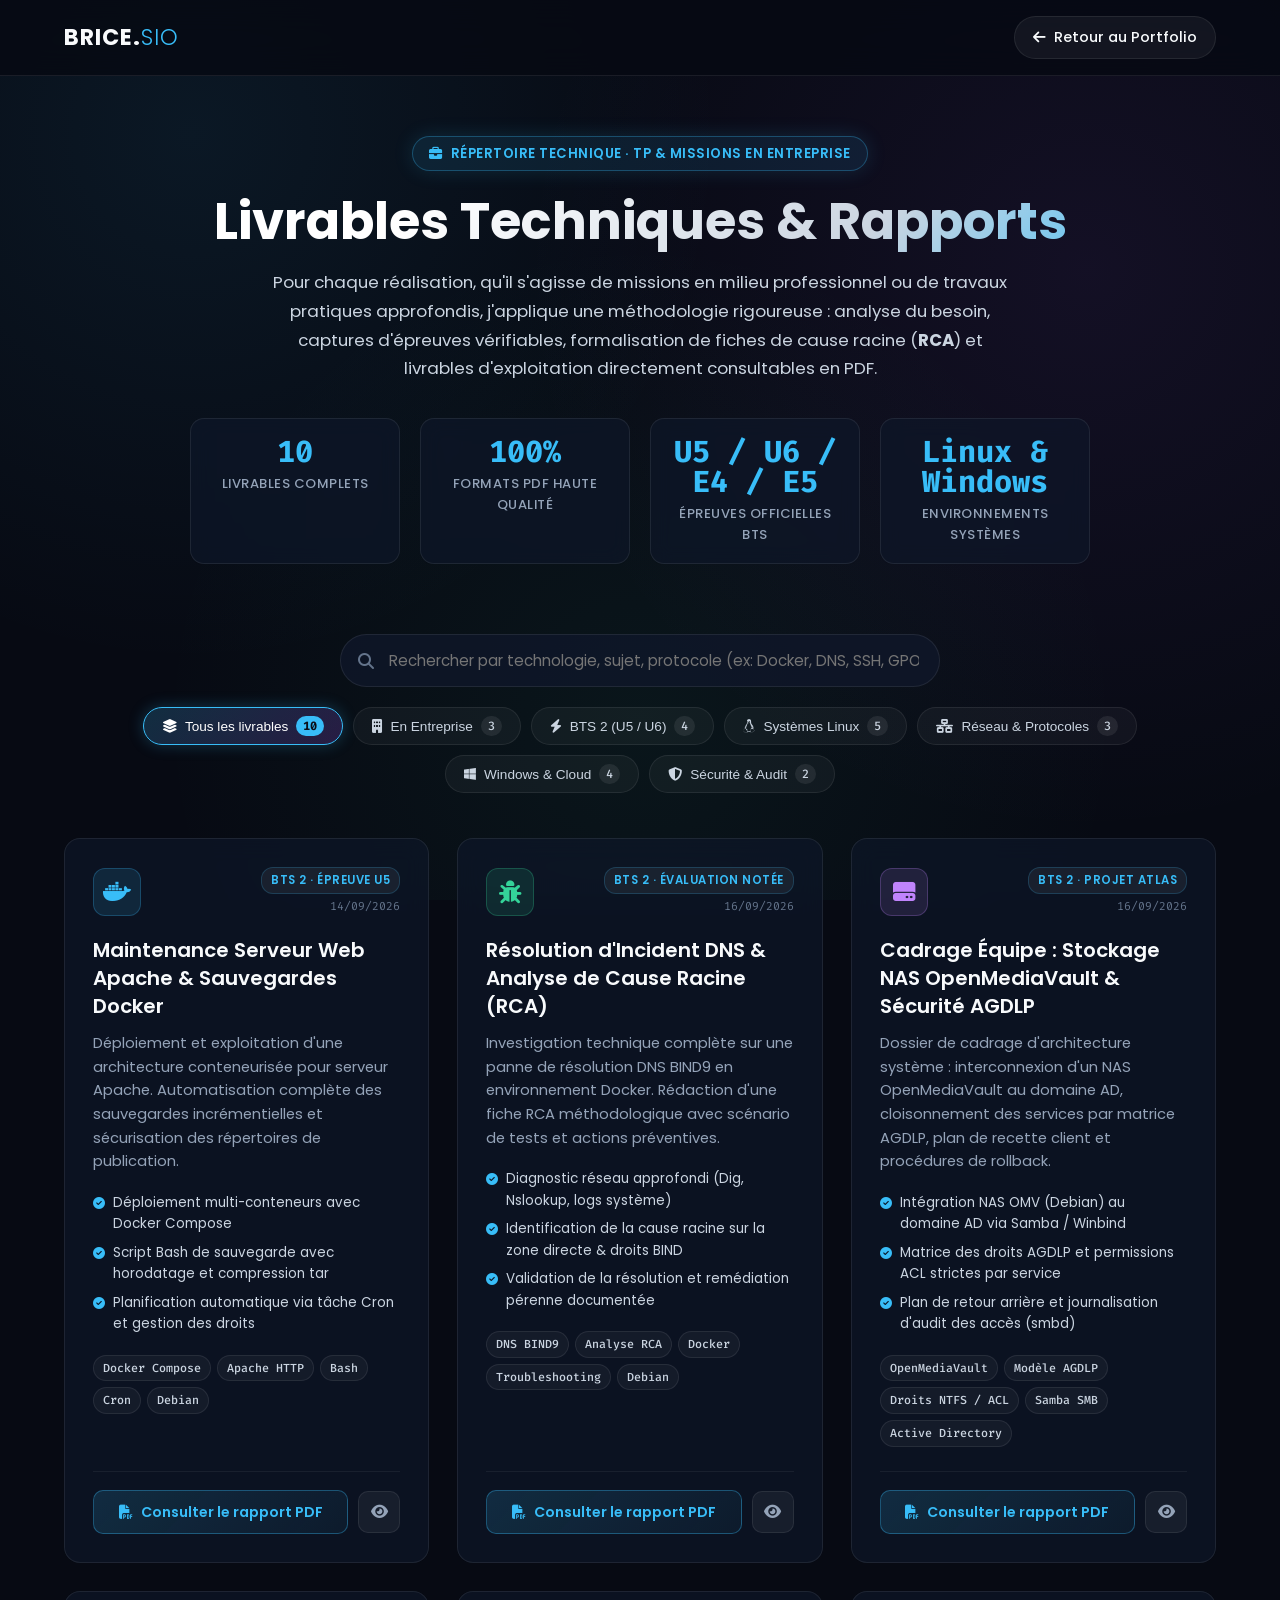
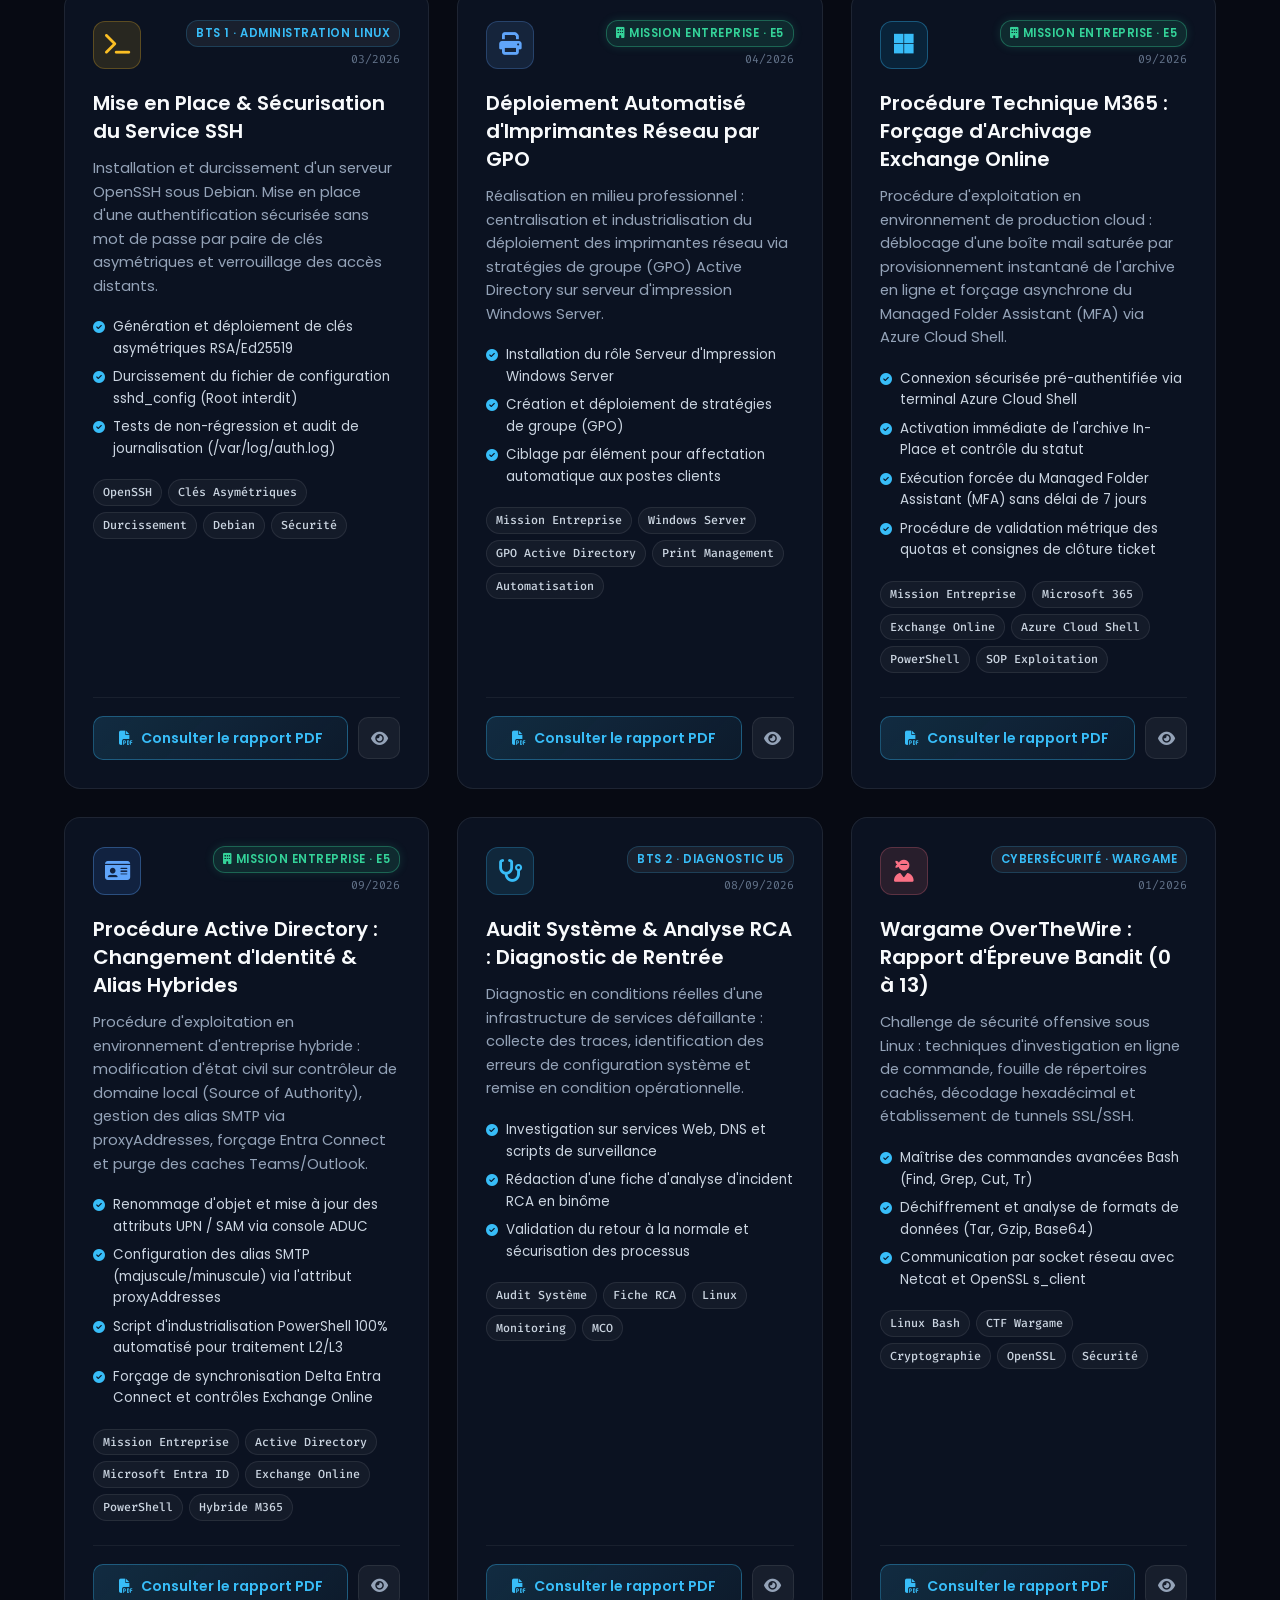
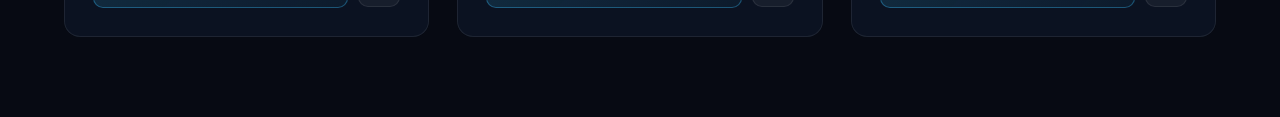
==== commit e63ac2fe: "chore: remove Cisco network control report (card + PDF)" ====
--- a/projects/rapports/index.html
+++ b/projects/rapports/index.html
@@ -432,48 +432,6 @@
                 </div>
             </article>
 
-            <!-- 7. RAPPORT CONTROLE CISCO -->
-            <article class="tp-card" data-category="reseau">
-                <div class="tp-card-content">
-                    <div class="tp-card-header">
-                        <div class="tp-icon-wrapper tp-icon-cisco">
-                            <i class="fas fa-project-diagram"></i>
-                        </div>
-                        <div class="tp-badges">
-                            <span class="tag-context">BTS 1 · Réseau Cisco</span>
-                            <span class="tag-date">05/2026</span>
-                        </div>
-                    </div>
-                    <div class="tp-card-body">
-                        <h3>Contrôle & Validation d'Architecture Réseau Cisco</h3>
-                        <p class="tp-card-desc">
-                            Conception et validation d'une infrastructure réseau commutée et routée sous Cisco Packet Tracer : 
-                            isolation des flux par VLANs, trunking 802.1Q, routage inter-VLAN et translation NAT/PAT.
-                        </p>
-                        <ul class="tp-highlights">
-                            <li><i class="fas fa-check-circle"></i> Segmentation et adressage par sous-réseaux et VLANs</li>
-                            <li><i class="fas fa-check-circle"></i> Configuration des liaisons Trunk et passerelles de routage</li>
-                            <li><i class="fas fa-check-circle"></i> Mise en œuvre de translation NAT/PAT pour accès WAN</li>
-                        </ul>
-                        <div class="tp-tags">
-                            <span class="tp-tag">Cisco IOS</span>
-                            <span class="tp-tag">Packet Tracer</span>
-                            <span class="tp-tag">VLAN & Trunk</span>
-                            <span class="tp-tag">Routage Inter-VLAN</span>
-                            <span class="tp-tag">NAT / PAT</span>
-                        </div>
-                    </div>
-                </div>
-                <div class="tp-actions">
-                    <a href="../../assets/docs/rapports/Rapport_Controle_Reseau_Cisco_Brice_Almeras.pdf" target="_blank" class="btn-open-pdf">
-                        <i class="fas fa-file-pdf"></i> Consulter le rapport PDF
-                    </a>
-                    <button class="btn-preview" title="Aperçu rapide" data-pdf="../../assets/docs/rapports/Rapport_Controle_Reseau_Cisco_Brice_Almeras.pdf" data-title="Contrôle Architecture Réseau Cisco">
-                        <i class="fas fa-eye"></i>
-                    </button>
-                </div>
-            </article>
-
             <!-- 8. RAPPORT BANDIT CTF -->
             <article class="tp-card" data-category="linux cyber">
                 <div class="tp-card-content">
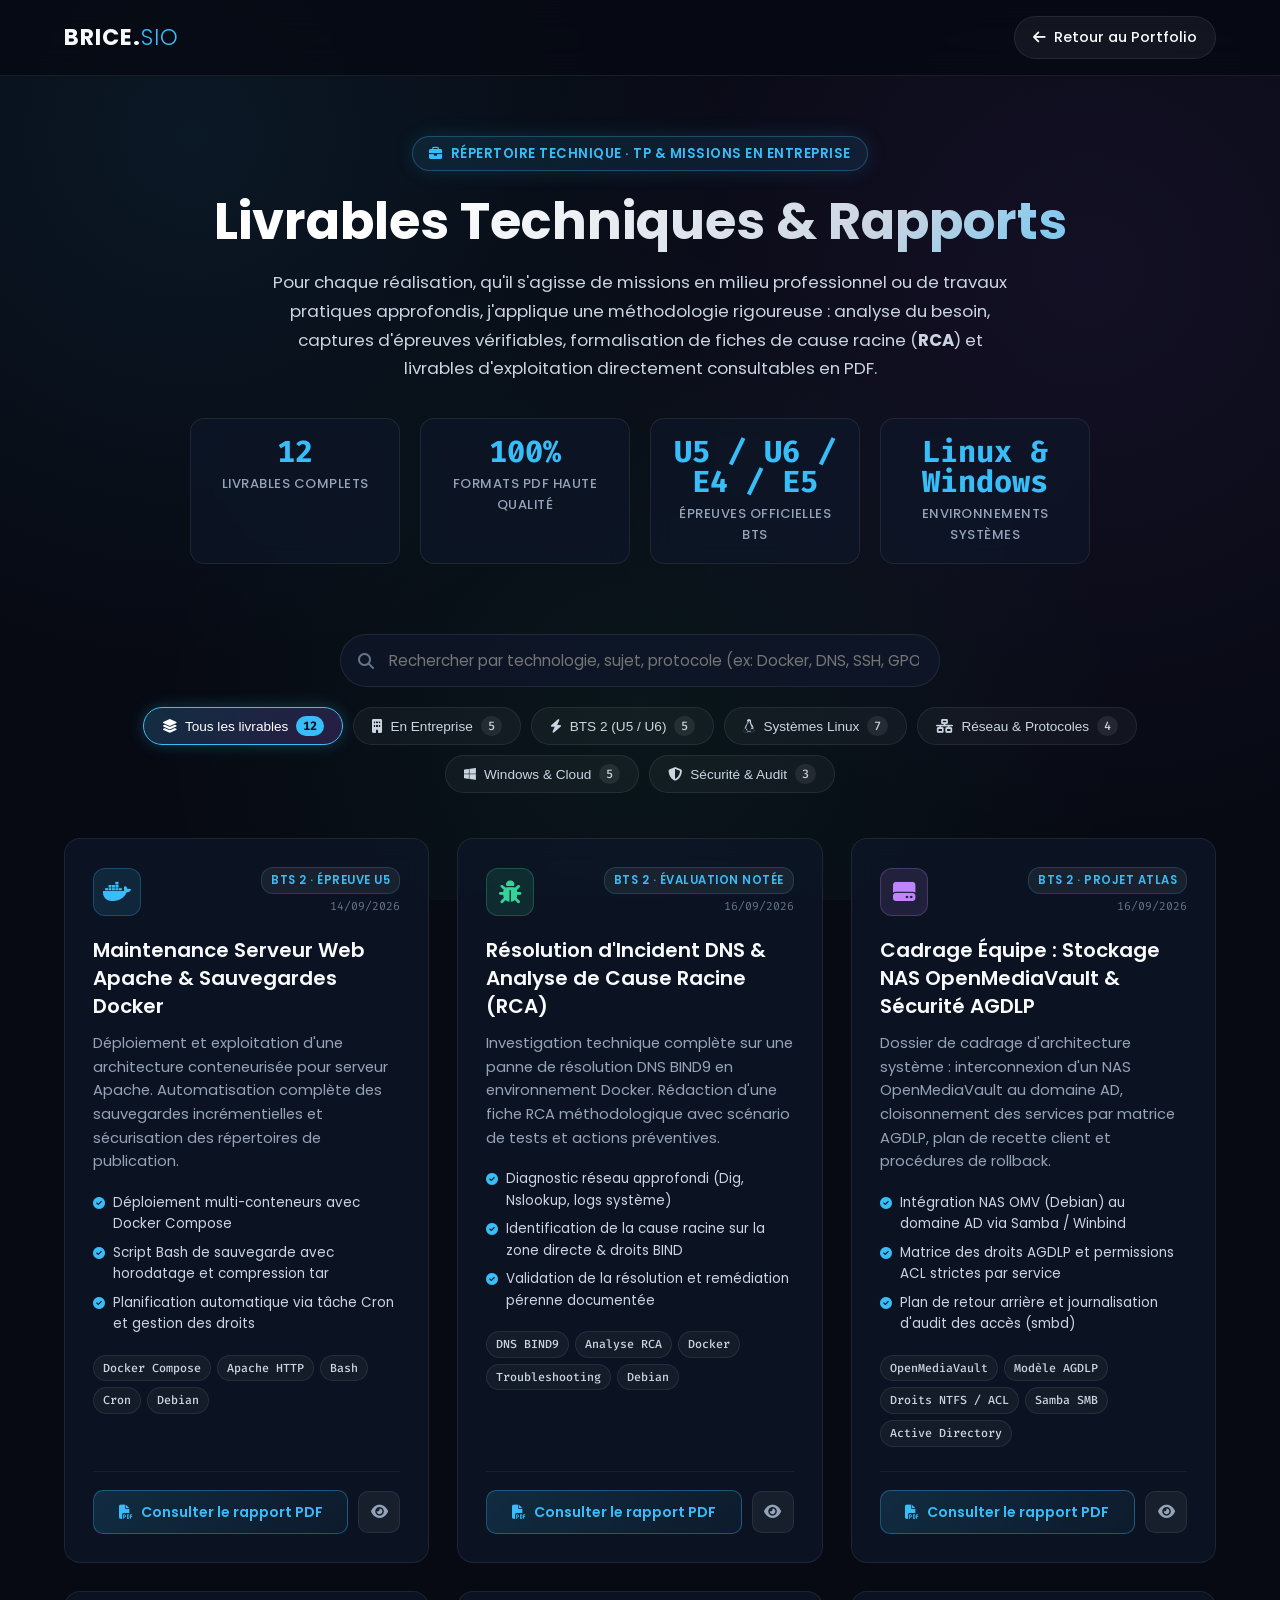
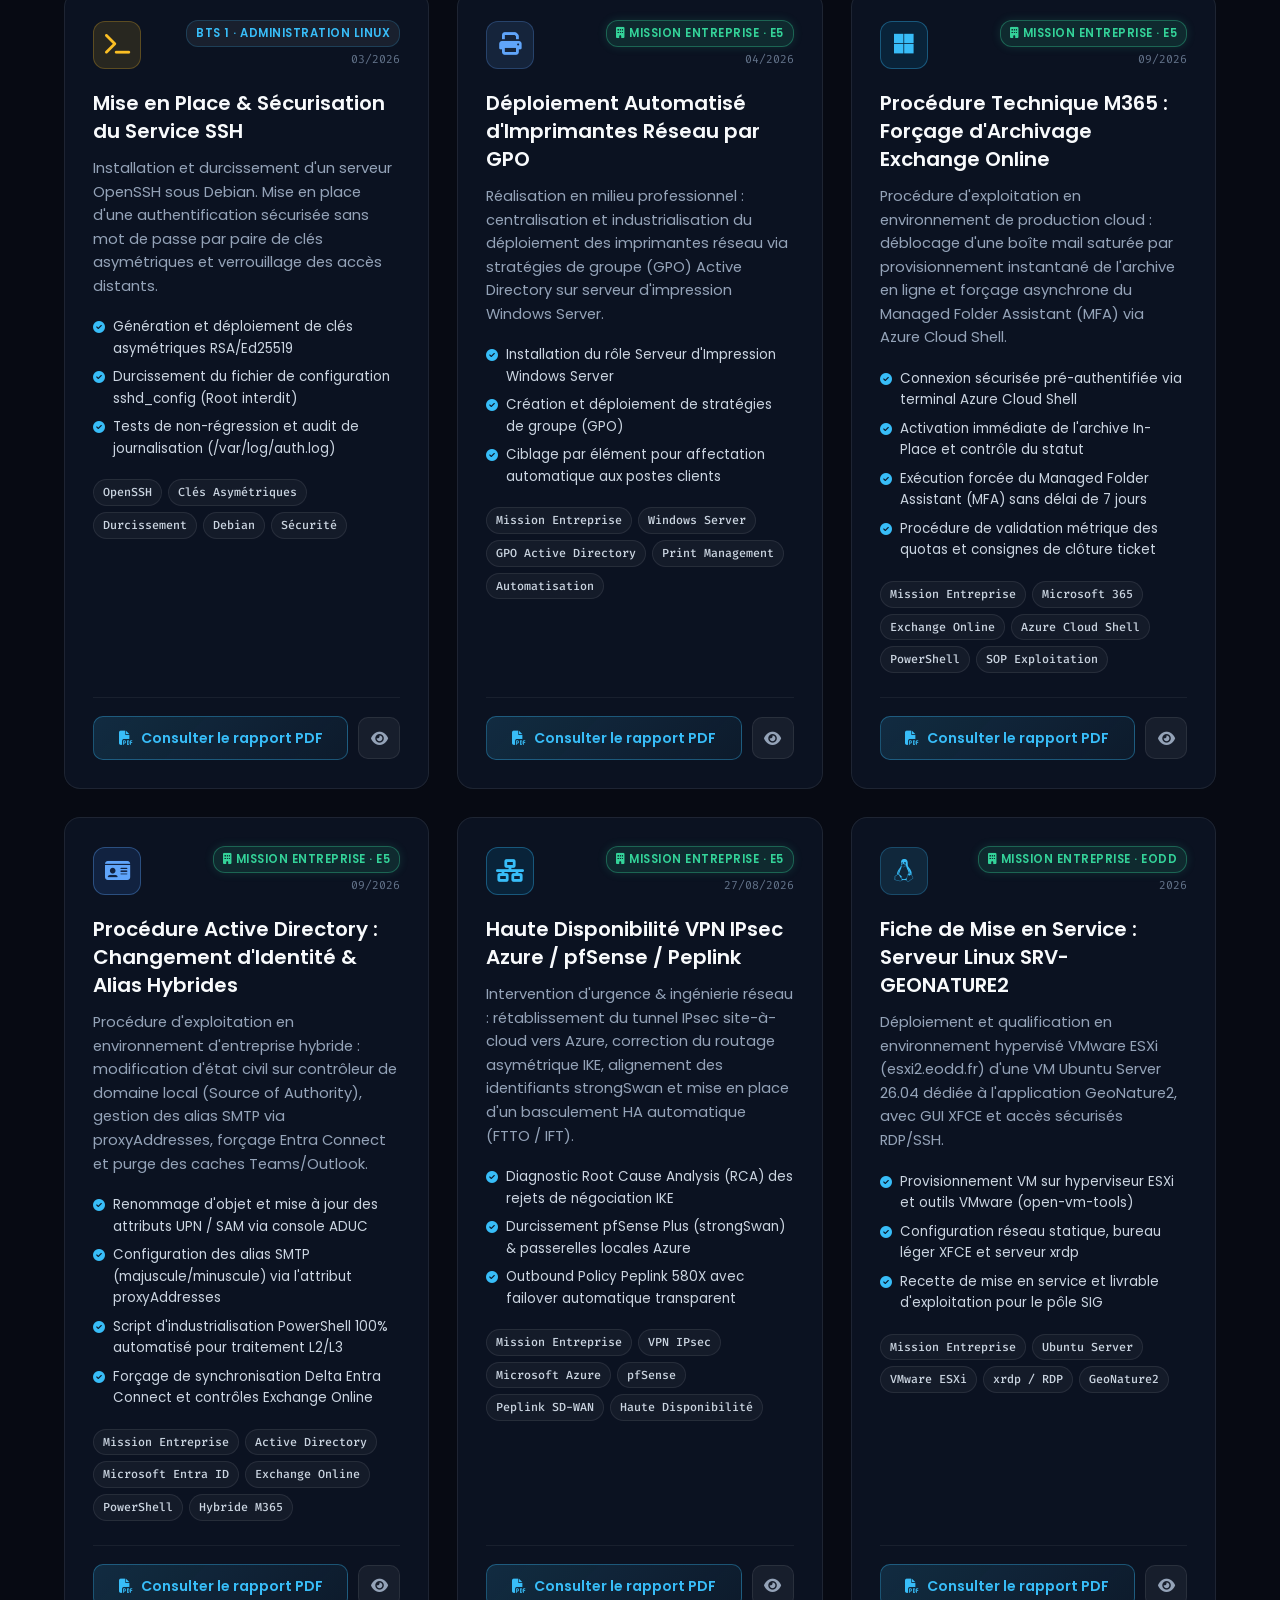
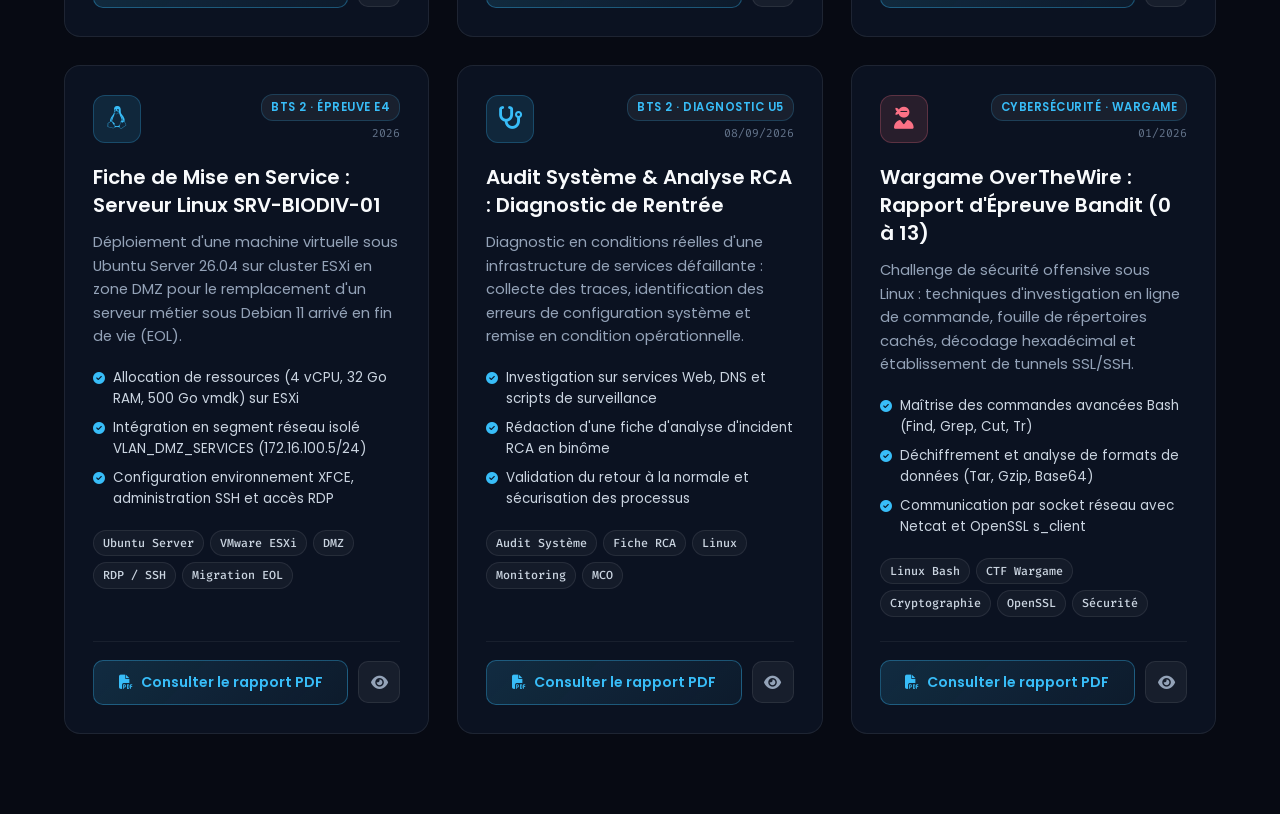
==== commit 0251f8fd: "feat(rapports): update livrables, add VPN Azure HA, organize Entreprise folder and sync counts" ====
--- a/projects/rapports/index.html
+++ b/projects/rapports/index.html
@@ -41,7 +41,7 @@
         <!-- DASHBOARD STATS -->
         <div class="tp-stats-grid">
             <div class="stat-box">
-                <div class="stat-number">10</div>
+                <div class="stat-number">12</div>
                 <div class="stat-label">Livrables Complets</div>
             </div>
             <div class="stat-box">
@@ -68,25 +68,25 @@
 
         <div class="tp-filters">
             <button class="filter-btn active" data-filter="all">
-                <i class="fas fa-layer-group"></i> Tous les livrables <span class="count">10</span>
+                <i class="fas fa-layer-group"></i> Tous les livrables <span class="count">12</span>
             </button>
             <button class="filter-btn" data-filter="entreprise">
-                <i class="fas fa-building"></i> En Entreprise <span class="count">3</span>
+                <i class="fas fa-building"></i> En Entreprise <span class="count">5</span>
             </button>
             <button class="filter-btn" data-filter="bts2">
-                <i class="fas fa-bolt"></i> BTS 2 (U5 / U6) <span class="count">4</span>
+                <i class="fas fa-bolt"></i> BTS 2 (U5 / U6) <span class="count">5</span>
             </button>
             <button class="filter-btn" data-filter="linux">
-                <i class="fab fa-linux"></i> Systèmes Linux <span class="count">5</span>
+                <i class="fab fa-linux"></i> Systèmes Linux <span class="count">7</span>
             </button>
             <button class="filter-btn" data-filter="reseau">
-                <i class="fas fa-network-wired"></i> Réseau & Protocoles <span class="count">3</span>
+                <i class="fas fa-network-wired"></i> Réseau & Protocoles <span class="count">4</span>
             </button>
             <button class="filter-btn" data-filter="windows">
-                <i class="fab fa-windows"></i> Windows & Cloud <span class="count">4</span>
+                <i class="fab fa-windows"></i> Windows & Cloud <span class="count">5</span>
             </button>
             <button class="filter-btn" data-filter="cyber">
-                <i class="fas fa-shield-alt"></i> Sécurité & Audit <span class="count">2</span>
+                <i class="fas fa-shield-alt"></i> Sécurité & Audit <span class="count">3</span>
             </button>
         </div>
     </section>
@@ -222,7 +222,7 @@
             </article>
 
             <!-- 4. RAPPORT SSH -->
-            <article class="tp-card" data-category="linux cyber">
+            <article class="tp-card" data-category="linux reseau cyber">
                 <div class="tp-card-content">
                     <div class="tp-card-header">
                         <div class="tp-icon-wrapper tp-icon-ssh">
@@ -295,10 +295,10 @@
                     </div>
                 </div>
                 <div class="tp-actions">
-                    <a href="../../assets/docs/rapports/Doc_Deploiement_Imprimantes_GPO_Brice_Almeras.pdf" target="_blank" class="btn-open-pdf">
-                        <i class="fas fa-file-pdf"></i> Consulter le rapport PDF
-                    </a>
-                    <button class="btn-preview" title="Aperçu rapide" data-pdf="../../assets/docs/rapports/Doc_Deploiement_Imprimantes_GPO_Brice_Almeras.pdf" data-title="Déploiement d'Imprimantes par GPO (Mission Entreprise)">
+                    <a href="../../assets/docs/rapports/Entreprise/Doc_Deploiement_Imprimantes_GPO_Brice_Almeras.pdf" target="_blank" class="btn-open-pdf">
+                        <i class="fas fa-file-pdf"></i> Consulter le rapport PDF
+                    </a>
+                    <button class="btn-preview" title="Aperçu rapide" data-pdf="../../assets/docs/rapports/Entreprise/Doc_Deploiement_Imprimantes_GPO_Brice_Almeras.pdf" data-title="Déploiement d'Imprimantes par GPO (Mission Entreprise)">
                         <i class="fas fa-eye"></i>
                     </button>
                 </div>
@@ -338,10 +338,10 @@
                     </div>
                 </div>
                 <div class="tp-actions">
-                    <a href="../../assets/docs/rapports/Procedure_Forcage_Archivage_M365_Brice_Almeras.pdf" target="_blank" class="btn-open-pdf">
-                        <i class="fas fa-file-pdf"></i> Consulter le rapport PDF
-                    </a>
-                    <button class="btn-preview" title="Aperçu rapide" data-pdf="../../assets/docs/rapports/Procedure_Forcage_Archivage_M365_Brice_Almeras.pdf" data-title="Procédure Forçage Archivage M365 Exchange Online">
+                    <a href="../../assets/docs/rapports/Entreprise/Procedure_Forcage_Archivage_M365_Brice_Almeras.pdf" target="_blank" class="btn-open-pdf">
+                        <i class="fas fa-file-pdf"></i> Consulter le rapport PDF
+                    </a>
+                    <button class="btn-preview" title="Aperçu rapide" data-pdf="../../assets/docs/rapports/Entreprise/Procedure_Forcage_Archivage_M365_Brice_Almeras.pdf" data-title="Procédure Forçage Archivage M365 Exchange Online">
                         <i class="fas fa-eye"></i>
                     </button>
                 </div>
@@ -381,10 +381,134 @@
                     </div>
                 </div>
                 <div class="tp-actions">
-                    <a href="../../assets/docs/rapports/Procedure_Changement_Nom_Active_Directory_Brice_Almeras.pdf" target="_blank" class="btn-open-pdf">
-                        <i class="fas fa-file-pdf"></i> Consulter le rapport PDF
-                    </a>
-                    <button class="btn-preview" title="Aperçu rapide" data-pdf="../../assets/docs/rapports/Procedure_Changement_Nom_Active_Directory_Brice_Almeras.pdf" data-title="Procédure Changement d'Identité AD & Hybride M365">
+                    <a href="../../assets/docs/rapports/Entreprise/Procedure_Changement_Nom_Active_Directory_Brice_Almeras.pdf" target="_blank" class="btn-open-pdf">
+                        <i class="fas fa-file-pdf"></i> Consulter le rapport PDF
+                    </a>
+                    <button class="btn-preview" title="Aperçu rapide" data-pdf="../../assets/docs/rapports/Entreprise/Procedure_Changement_Nom_Active_Directory_Brice_Almeras.pdf" data-title="Procédure Changement d'Identité AD & Hybride M365">
+                        <i class="fas fa-eye"></i>
+                    </button>
+                </div>
+            </article>
+
+            <!-- RAPPORT INTERVENTION VPN AZURE HA -->
+            <article class="tp-card" data-category="windows reseau entreprise cyber">
+                <div class="tp-card-content">
+                    <div class="tp-card-header">
+                        <div class="tp-icon-wrapper tp-icon-m365">
+                            <i class="fas fa-network-wired"></i>
+                        </div>
+                        <div class="tp-badges">
+                            <span class="tag-context tag-context-pro"><i class="fas fa-building"></i> Mission Entreprise · E5</span>
+                            <span class="tag-date">27/08/2026</span>
+                        </div>
+                    </div>
+                    <div class="tp-card-body">
+                        <h3>Haute Disponibilité VPN IPsec Azure / pfSense / Peplink</h3>
+                        <p class="tp-card-desc">
+                            Intervention d'urgence & ingénierie réseau : rétablissement du tunnel IPsec site-à-cloud vers Azure, correction du routage asymétrique IKE, alignement des identifiants strongSwan et mise en place d'un basculement HA automatique (FTTO / IFT).
+                        </p>
+                        <ul class="tp-highlights">
+                            <li><i class="fas fa-check-circle"></i> Diagnostic Root Cause Analysis (RCA) des rejets de négociation IKE</li>
+                            <li><i class="fas fa-check-circle"></i> Durcissement pfSense Plus (strongSwan) & passerelles locales Azure</li>
+                            <li><i class="fas fa-check-circle"></i> Outbound Policy Peplink 580X avec failover automatique transparent</li>
+                        </ul>
+                        <div class="tp-tags">
+                            <span class="tp-tag">Mission Entreprise</span>
+                            <span class="tp-tag">VPN IPsec</span>
+                            <span class="tp-tag">Microsoft Azure</span>
+                            <span class="tp-tag">pfSense</span>
+                            <span class="tp-tag">Peplink SD-WAN</span>
+                            <span class="tp-tag">Haute Disponibilité</span>
+                        </div>
+                    </div>
+                </div>
+                <div class="tp-actions">
+                    <a href="../../assets/docs/rapports/Entreprise/Rapport_Intervention_VPN_Azure_HA.pdf" target="_blank" class="btn-open-pdf">
+                        <i class="fas fa-file-pdf"></i> Consulter le rapport PDF
+                    </a>
+                    <button class="btn-preview" title="Aperçu rapide" data-pdf="../../assets/docs/rapports/Entreprise/Rapport_Intervention_VPN_Azure_HA.pdf" data-title="Haute Disponibilité VPN IPsec Azure / pfSense / Peplink">
+                        <i class="fas fa-eye"></i>
+                    </button>
+                </div>
+            </article>
+
+            <!-- 8. FICHE DE MISE EN SERVICE SERVEUR GEONATURE2 (ENTREPRISE) -->
+            <article class="tp-card" data-category="linux entreprise">
+                <div class="tp-card-content">
+                    <div class="tp-card-header">
+                        <div class="tp-icon-wrapper tp-icon-docker">
+                            <i class="fab fa-linux"></i>
+                        </div>
+                        <div class="tp-badges">
+                            <span class="tag-context tag-context-pro"><i class="fas fa-building"></i> Mission Entreprise · EODD</span>
+                            <span class="tag-date">2026</span>
+                        </div>
+                    </div>
+                    <div class="tp-card-body">
+                        <h3>Fiche de Mise en Service : Serveur Linux SRV-GEONATURE2</h3>
+                        <p class="tp-card-desc">
+                            Déploiement et qualification en environnement hypervisé VMware ESXi (esxi2.eodd.fr) d'une VM Ubuntu Server 26.04 dédiée à l'application GeoNature2, avec GUI XFCE et accès sécurisés RDP/SSH.
+                        </p>
+                        <ul class="tp-highlights">
+                            <li><i class="fas fa-check-circle"></i> Provisionnement VM sur hyperviseur ESXi et outils VMware (open-vm-tools)</li>
+                            <li><i class="fas fa-check-circle"></i> Configuration réseau statique, bureau léger XFCE et serveur xrdp</li>
+                            <li><i class="fas fa-check-circle"></i> Recette de mise en service et livrable d'exploitation pour le pôle SIG</li>
+                        </ul>
+                        <div class="tp-tags">
+                            <span class="tp-tag">Mission Entreprise</span>
+                            <span class="tp-tag">Ubuntu Server</span>
+                            <span class="tp-tag">VMware ESXi</span>
+                            <span class="tp-tag">xrdp / RDP</span>
+                            <span class="tp-tag">GeoNature2</span>
+                        </div>
+                    </div>
+                </div>
+                <div class="tp-actions">
+                    <a href="../../assets/docs/rapports/Entreprise/Rapport_Mise_En_Service_SRV-GEONATURE2_EODD.pdf" target="_blank" class="btn-open-pdf">
+                        <i class="fas fa-file-pdf"></i> Consulter le rapport PDF
+                    </a>
+                    <button class="btn-preview" title="Aperçu rapide" data-pdf="../../assets/docs/rapports/Entreprise/Rapport_Mise_En_Service_SRV-GEONATURE2_EODD.pdf" data-title="Mise en Service Serveur SRV-GEONATURE2 (EODD)">
+                        <i class="fas fa-eye"></i>
+                    </button>
+                </div>
+            </article>
+
+            <!-- 9. FICHE DE MISE EN SERVICE SERVEUR SRV-BIODIV-01 -->
+            <article class="tp-card" data-category="bts2 linux">
+                <div class="tp-card-content">
+                    <div class="tp-card-header">
+                        <div class="tp-icon-wrapper tp-icon-docker">
+                            <i class="fab fa-linux"></i>
+                        </div>
+                        <div class="tp-badges">
+                            <span class="tag-context">BTS 2 · Épreuve E4</span>
+                            <span class="tag-date">2026</span>
+                        </div>
+                    </div>
+                    <div class="tp-card-body">
+                        <h3>Fiche de Mise en Service : Serveur Linux SRV-BIODIV-01</h3>
+                        <p class="tp-card-desc">
+                            Déploiement d'une machine virtuelle sous Ubuntu Server 26.04 sur cluster ESXi en zone DMZ pour le remplacement d'un serveur métier sous Debian 11 arrivé en fin de vie (EOL).
+                        </p>
+                        <ul class="tp-highlights">
+                            <li><i class="fas fa-check-circle"></i> Allocation de ressources (4 vCPU, 32 Go RAM, 500 Go vmdk) sur ESXi</li>
+                            <li><i class="fas fa-check-circle"></i> Intégration en segment réseau isolé VLAN_DMZ_SERVICES (172.16.100.5/24)</li>
+                            <li><i class="fas fa-check-circle"></i> Configuration environnement XFCE, administration SSH et accès RDP</li>
+                        </ul>
+                        <div class="tp-tags">
+                            <span class="tp-tag">Ubuntu Server</span>
+                            <span class="tp-tag">VMware ESXi</span>
+                            <span class="tp-tag">DMZ</span>
+                            <span class="tp-tag">RDP / SSH</span>
+                            <span class="tp-tag">Migration EOL</span>
+                        </div>
+                    </div>
+                </div>
+                <div class="tp-actions">
+                    <a href="../../assets/docs/rapports/Compte_Rendu_Deploiement_VM_Linux_Portfolio.pdf" target="_blank" class="btn-open-pdf">
+                        <i class="fas fa-file-pdf"></i> Consulter le rapport PDF
+                    </a>
+                    <button class="btn-preview" title="Aperçu rapide" data-pdf="../../assets/docs/rapports/Compte_Rendu_Deploiement_VM_Linux_Portfolio.pdf" data-title="Mise en Service Serveur SRV-BIODIV-01">
                         <i class="fas fa-eye"></i>
                     </button>
                 </div>
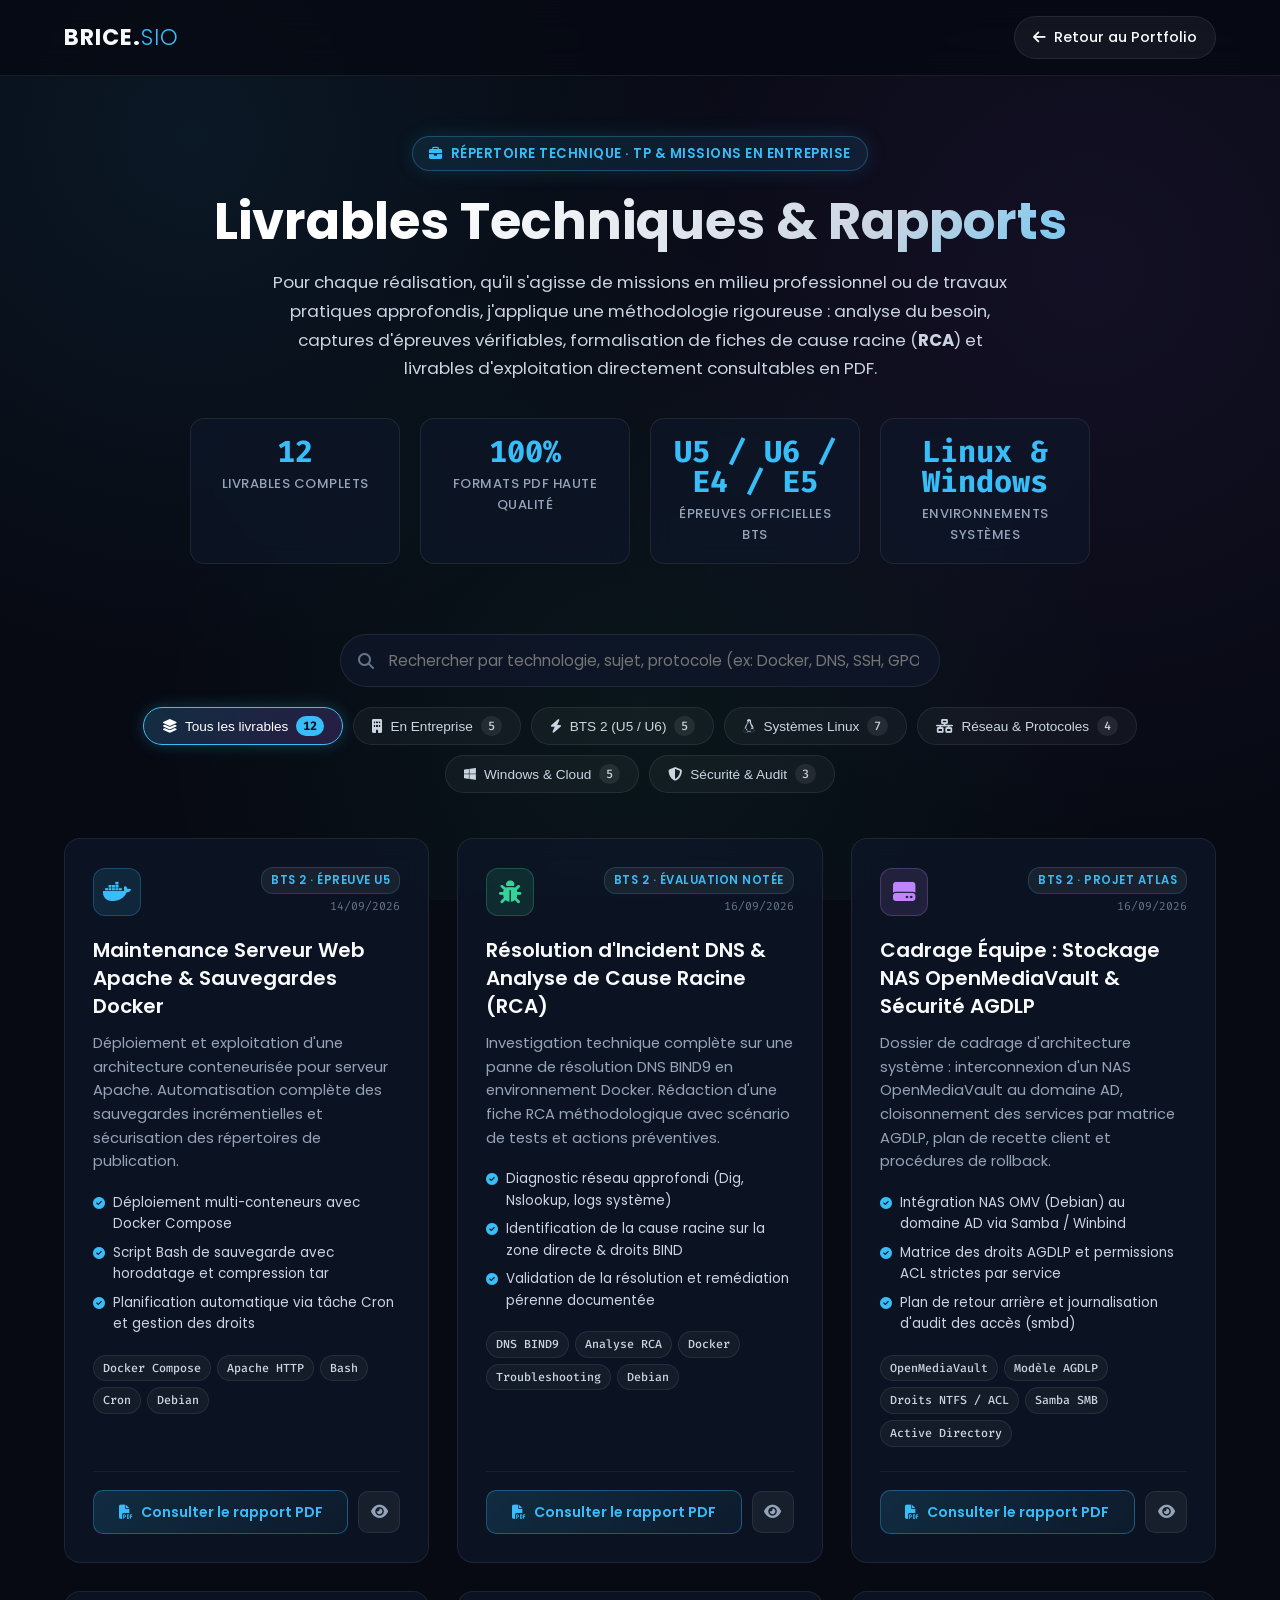
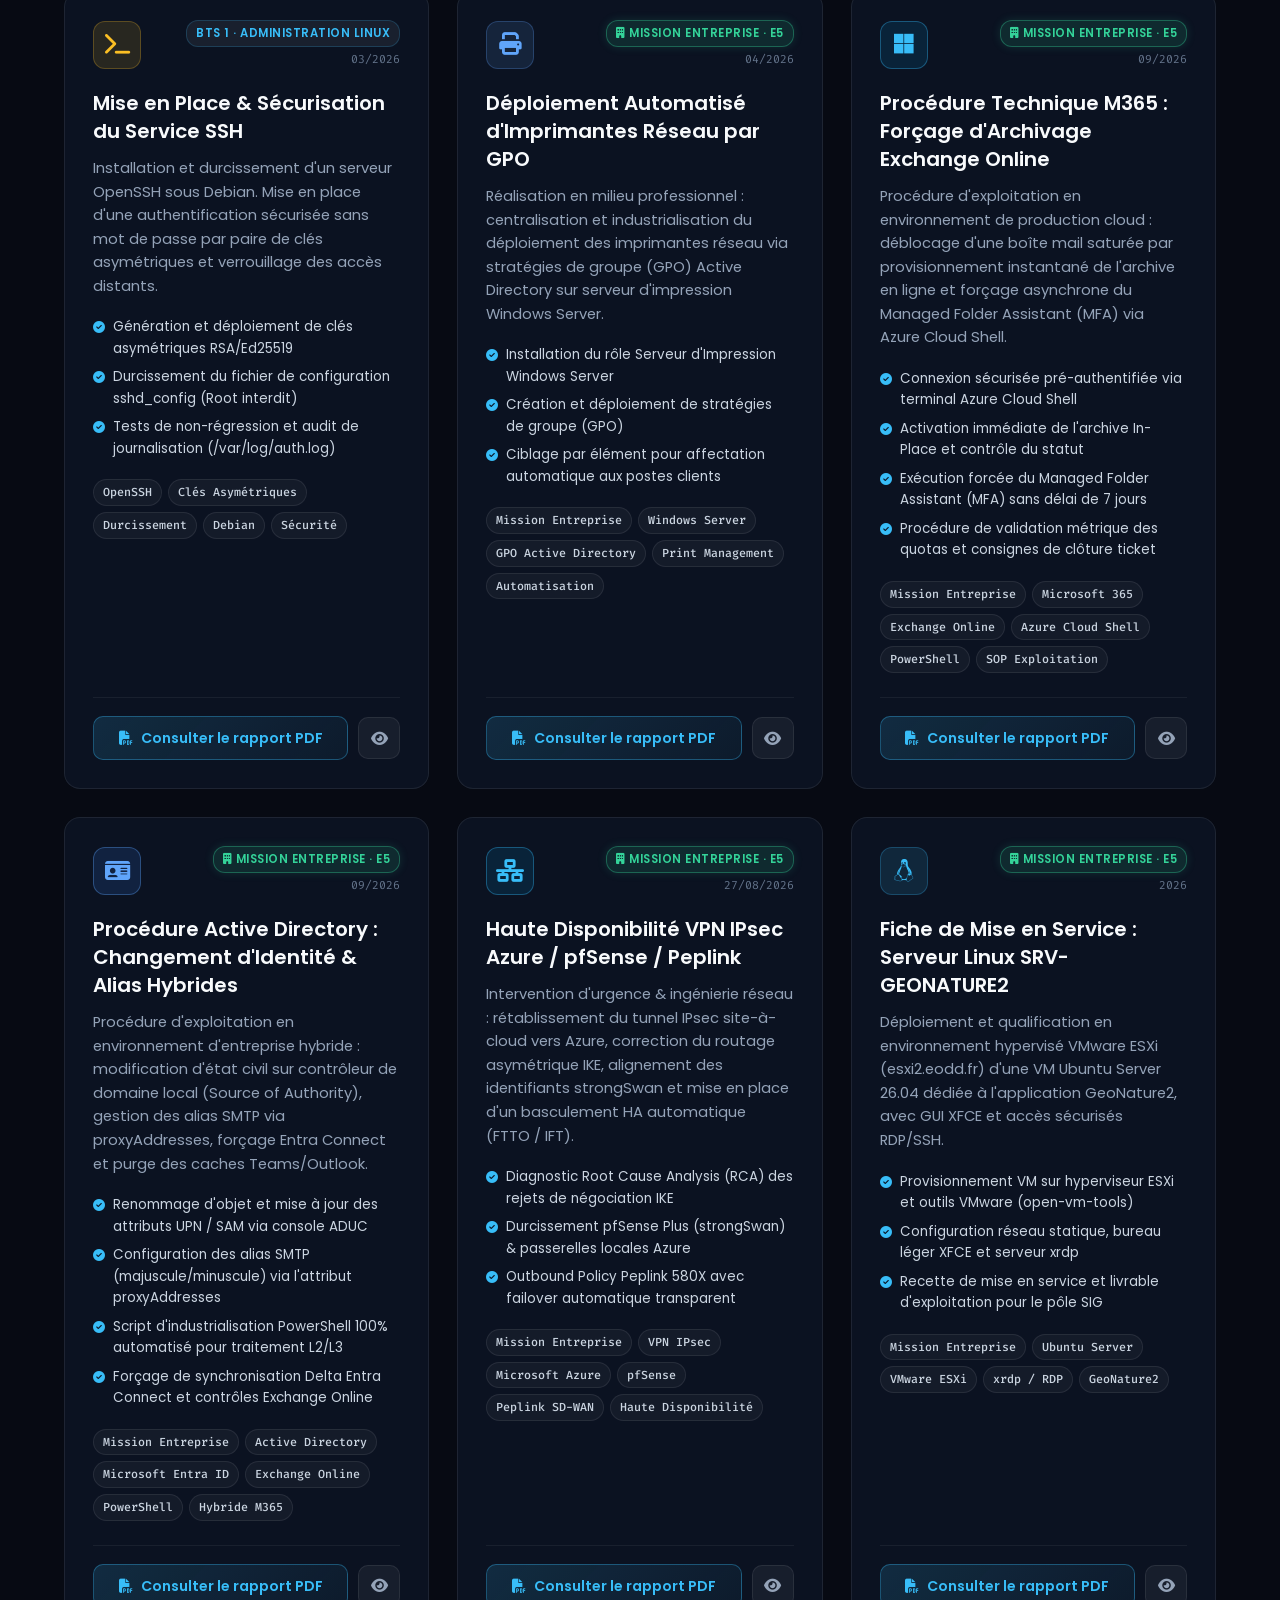
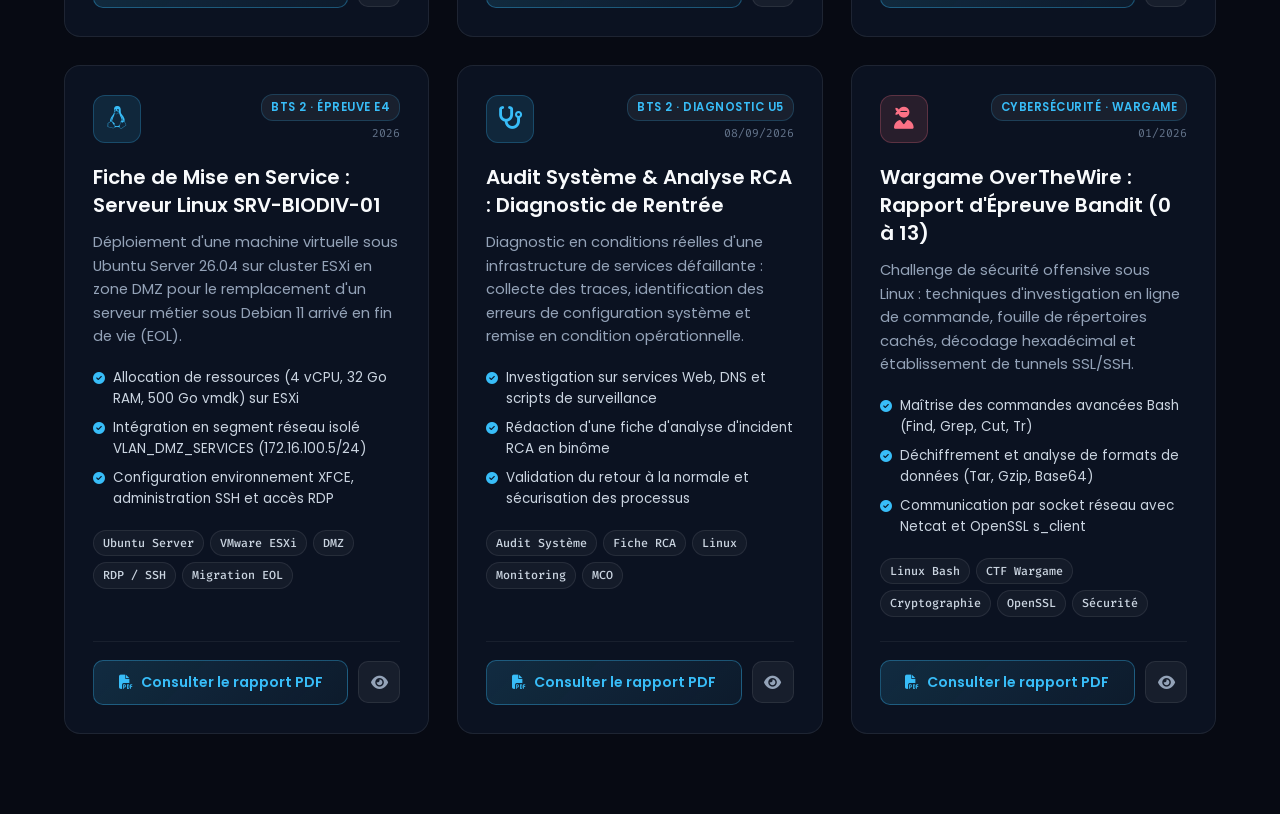
==== commit f5ec4f8c: "fix(portfolio): optimisations SEO, securite, accessibilite, CSS et refactoring JS - SEO: ajout meta " ====
--- a/projects/rapports/index.html
+++ b/projects/rapports/index.html
@@ -390,7 +390,7 @@
                 </div>
             </article>
 
-            <!-- RAPPORT INTERVENTION VPN AZURE HA -->
+            <!-- 8. RAPPORT INTERVENTION VPN AZURE HA -->
             <article class="tp-card" data-category="windows reseau entreprise cyber">
                 <div class="tp-card-content">
                     <div class="tp-card-header">
@@ -432,7 +432,7 @@
                 </div>
             </article>
 
-            <!-- 8. FICHE DE MISE EN SERVICE SERVEUR GEONATURE2 (ENTREPRISE) -->
+            <!-- 9. FICHE DE MISE EN SERVICE SERVEUR GEONATURE2 (ENTREPRISE) -->
             <article class="tp-card" data-category="linux entreprise">
                 <div class="tp-card-content">
                     <div class="tp-card-header">
@@ -440,7 +440,7 @@
                             <i class="fab fa-linux"></i>
                         </div>
                         <div class="tp-badges">
-                            <span class="tag-context tag-context-pro"><i class="fas fa-building"></i> Mission Entreprise · EODD</span>
+                            <span class="tag-context tag-context-pro"><i class="fas fa-building"></i> Mission Entreprise · E5</span>
                             <span class="tag-date">2026</span>
                         </div>
                     </div>
@@ -467,13 +467,13 @@
                     <a href="../../assets/docs/rapports/Entreprise/Rapport_Mise_En_Service_SRV-GEONATURE2_EODD.pdf" target="_blank" class="btn-open-pdf">
                         <i class="fas fa-file-pdf"></i> Consulter le rapport PDF
                     </a>
-                    <button class="btn-preview" title="Aperçu rapide" data-pdf="../../assets/docs/rapports/Entreprise/Rapport_Mise_En_Service_SRV-GEONATURE2_EODD.pdf" data-title="Mise en Service Serveur SRV-GEONATURE2 (EODD)">
-                        <i class="fas fa-eye"></i>
-                    </button>
-                </div>
-            </article>
-
-            <!-- 9. FICHE DE MISE EN SERVICE SERVEUR SRV-BIODIV-01 -->
+                    <button class="btn-preview" title="Aperçu rapide" data-pdf="../../assets/docs/rapports/Entreprise/Rapport_Mise_En_Service_SRV-GEONATURE2_EODD.pdf" data-title="Mise en Service Serveur SRV-GEONATURE2">
+                        <i class="fas fa-eye"></i>
+                    </button>
+                </div>
+            </article>
+
+            <!-- 10. FICHE DE MISE EN SERVICE SERVEUR SRV-BIODIV-01 -->
             <article class="tp-card" data-category="bts2 linux">
                 <div class="tp-card-content">
                     <div class="tp-card-header">
@@ -514,7 +514,7 @@
                 </div>
             </article>
 
-            <!-- 8. FICHE RCA DIAGNOSTIC RENTREE -->
+            <!-- 11. FICHE RCA DIAGNOSTIC RENTREE -->
             <article class="tp-card" data-category="bts2 linux">
                 <div class="tp-card-content">
                     <div class="tp-card-header">
@@ -556,7 +556,7 @@
                 </div>
             </article>
 
-            <!-- 8. RAPPORT BANDIT CTF -->
+            <!-- 12. RAPPORT BANDIT CTF -->
             <article class="tp-card" data-category="linux cyber">
                 <div class="tp-card-content">
                     <div class="tp-card-header">
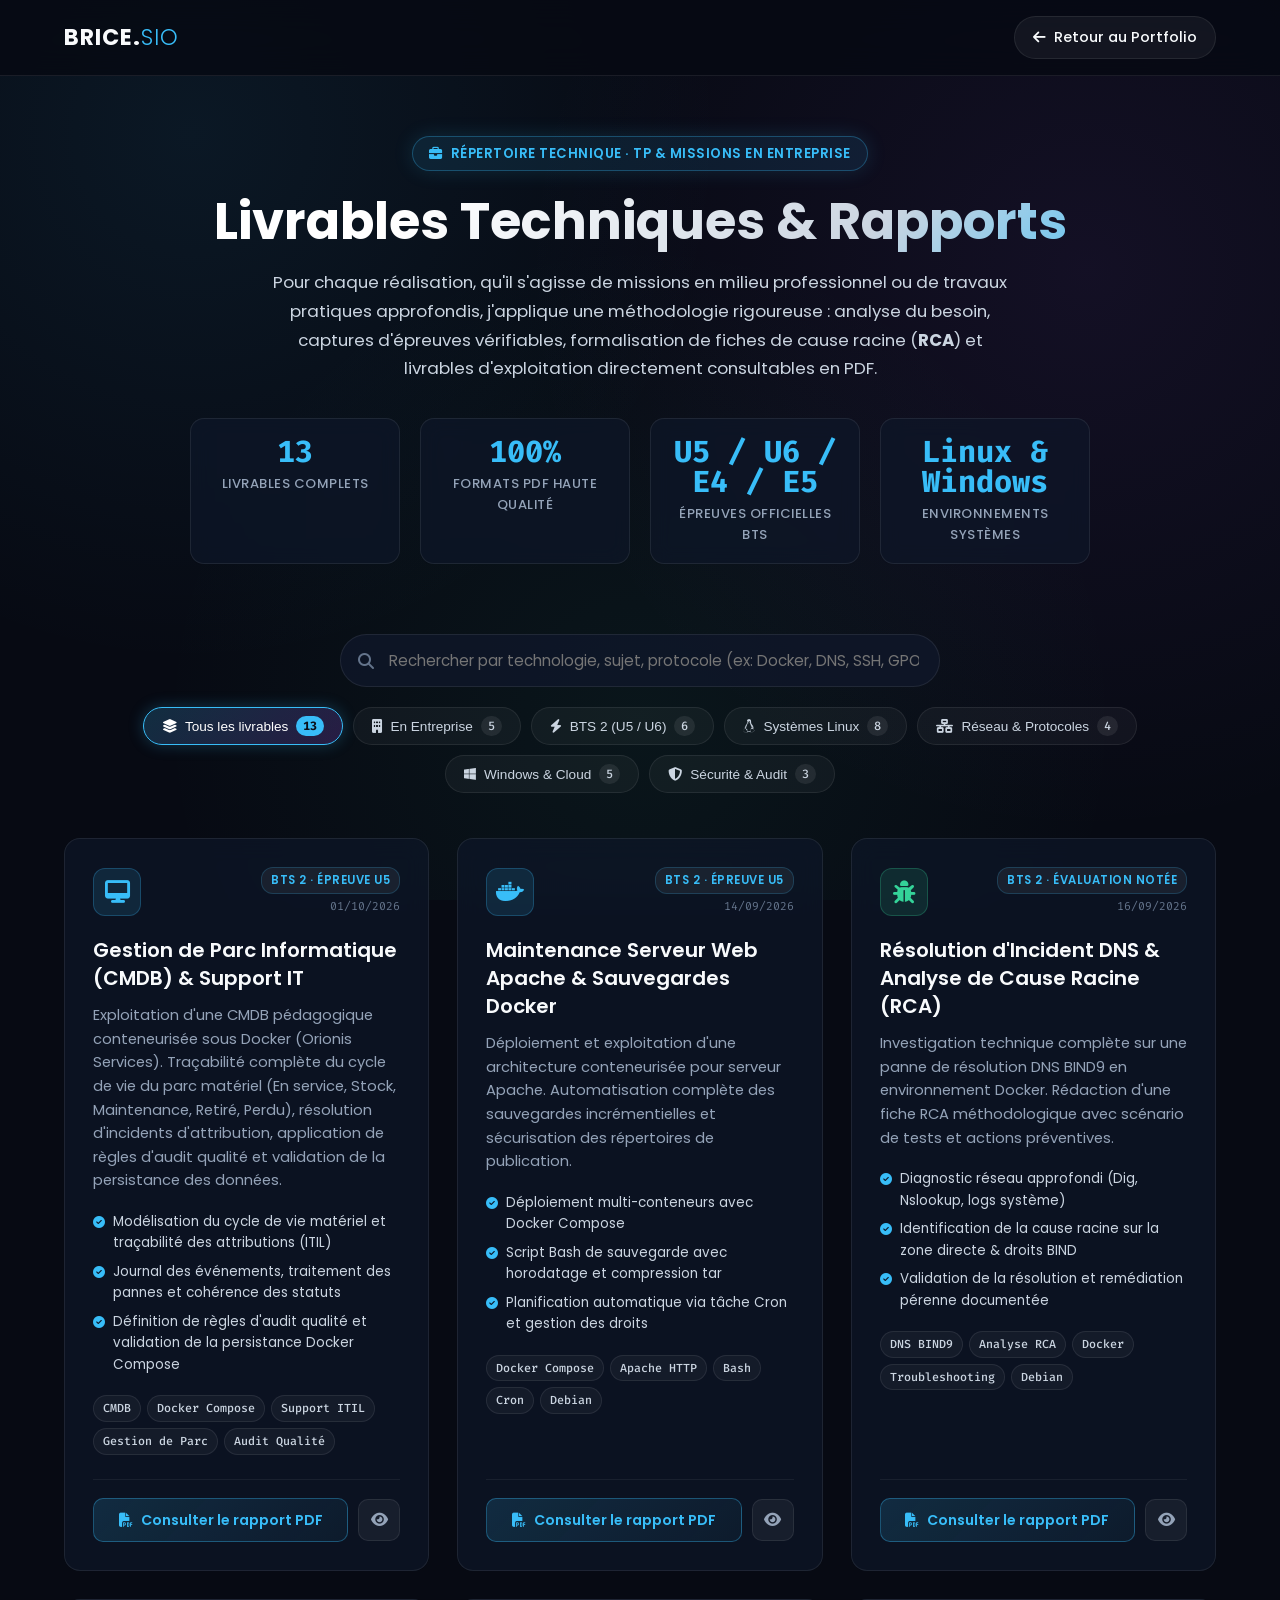
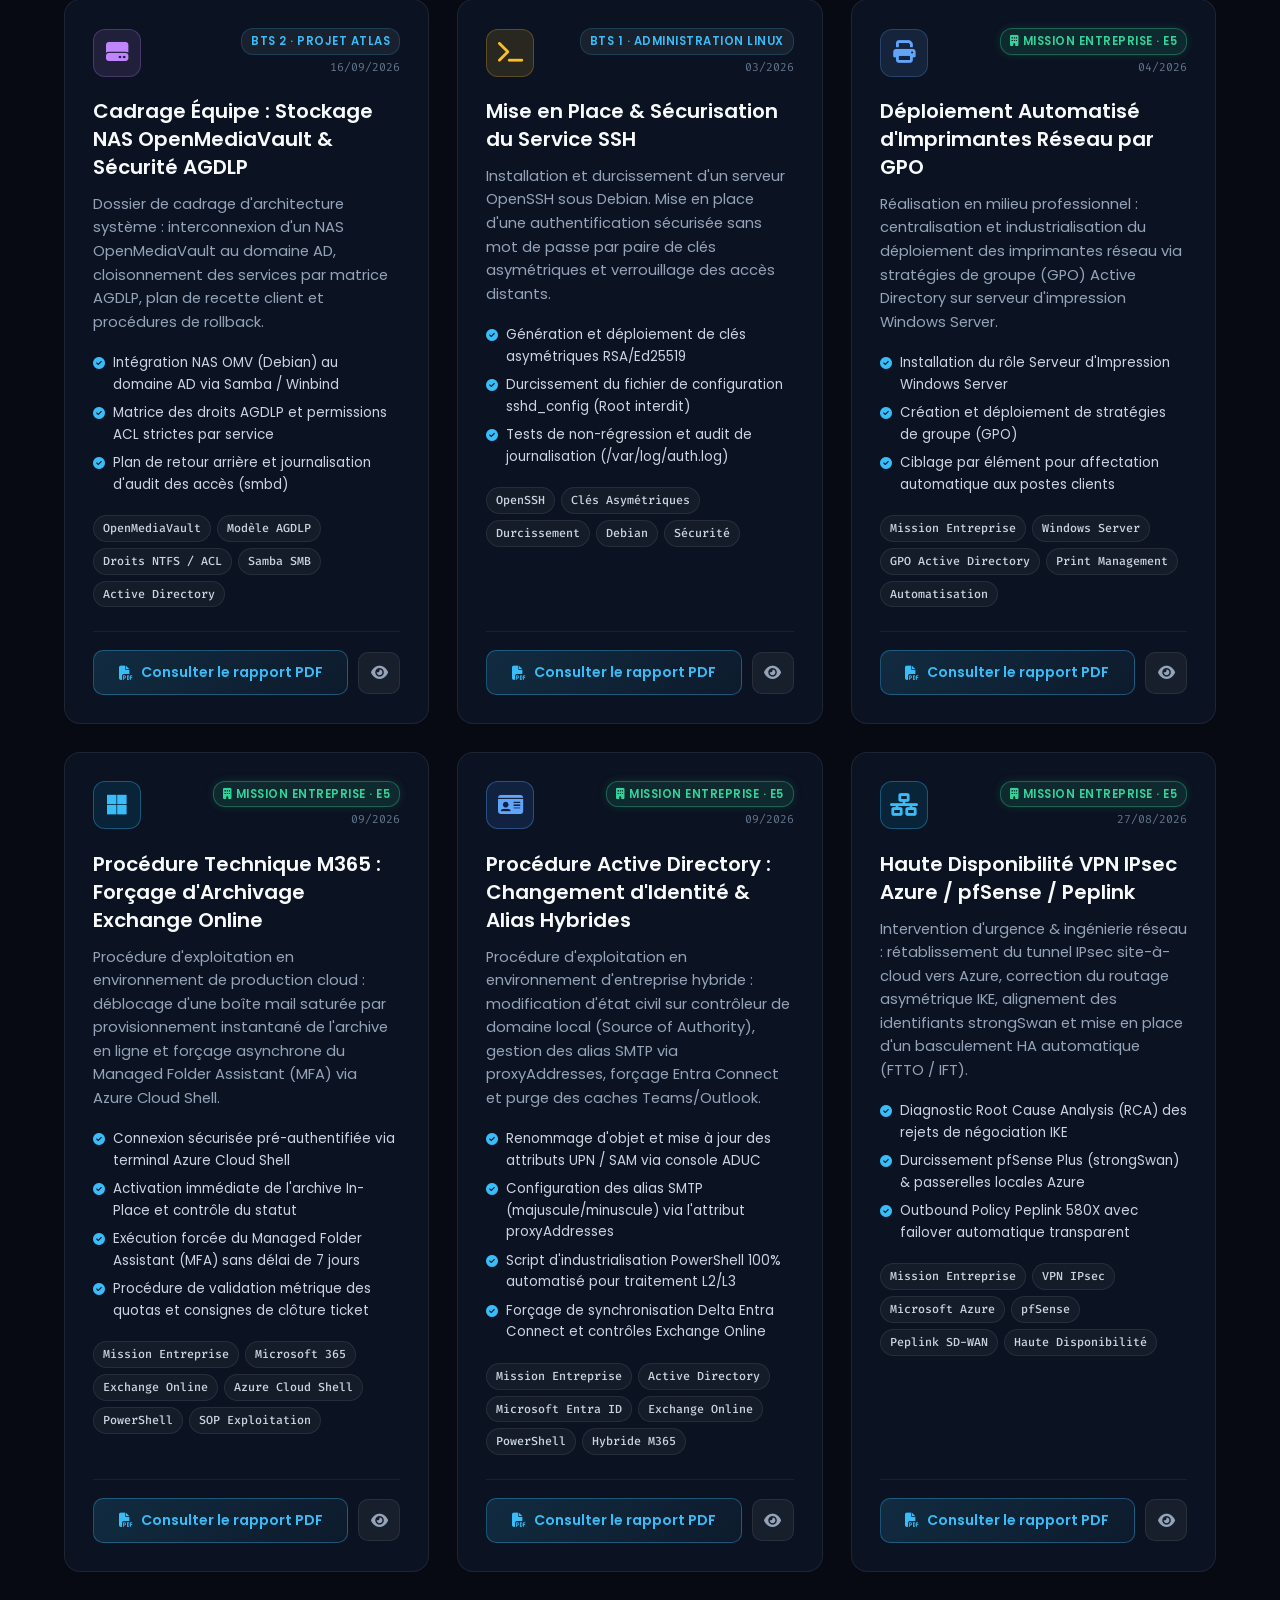
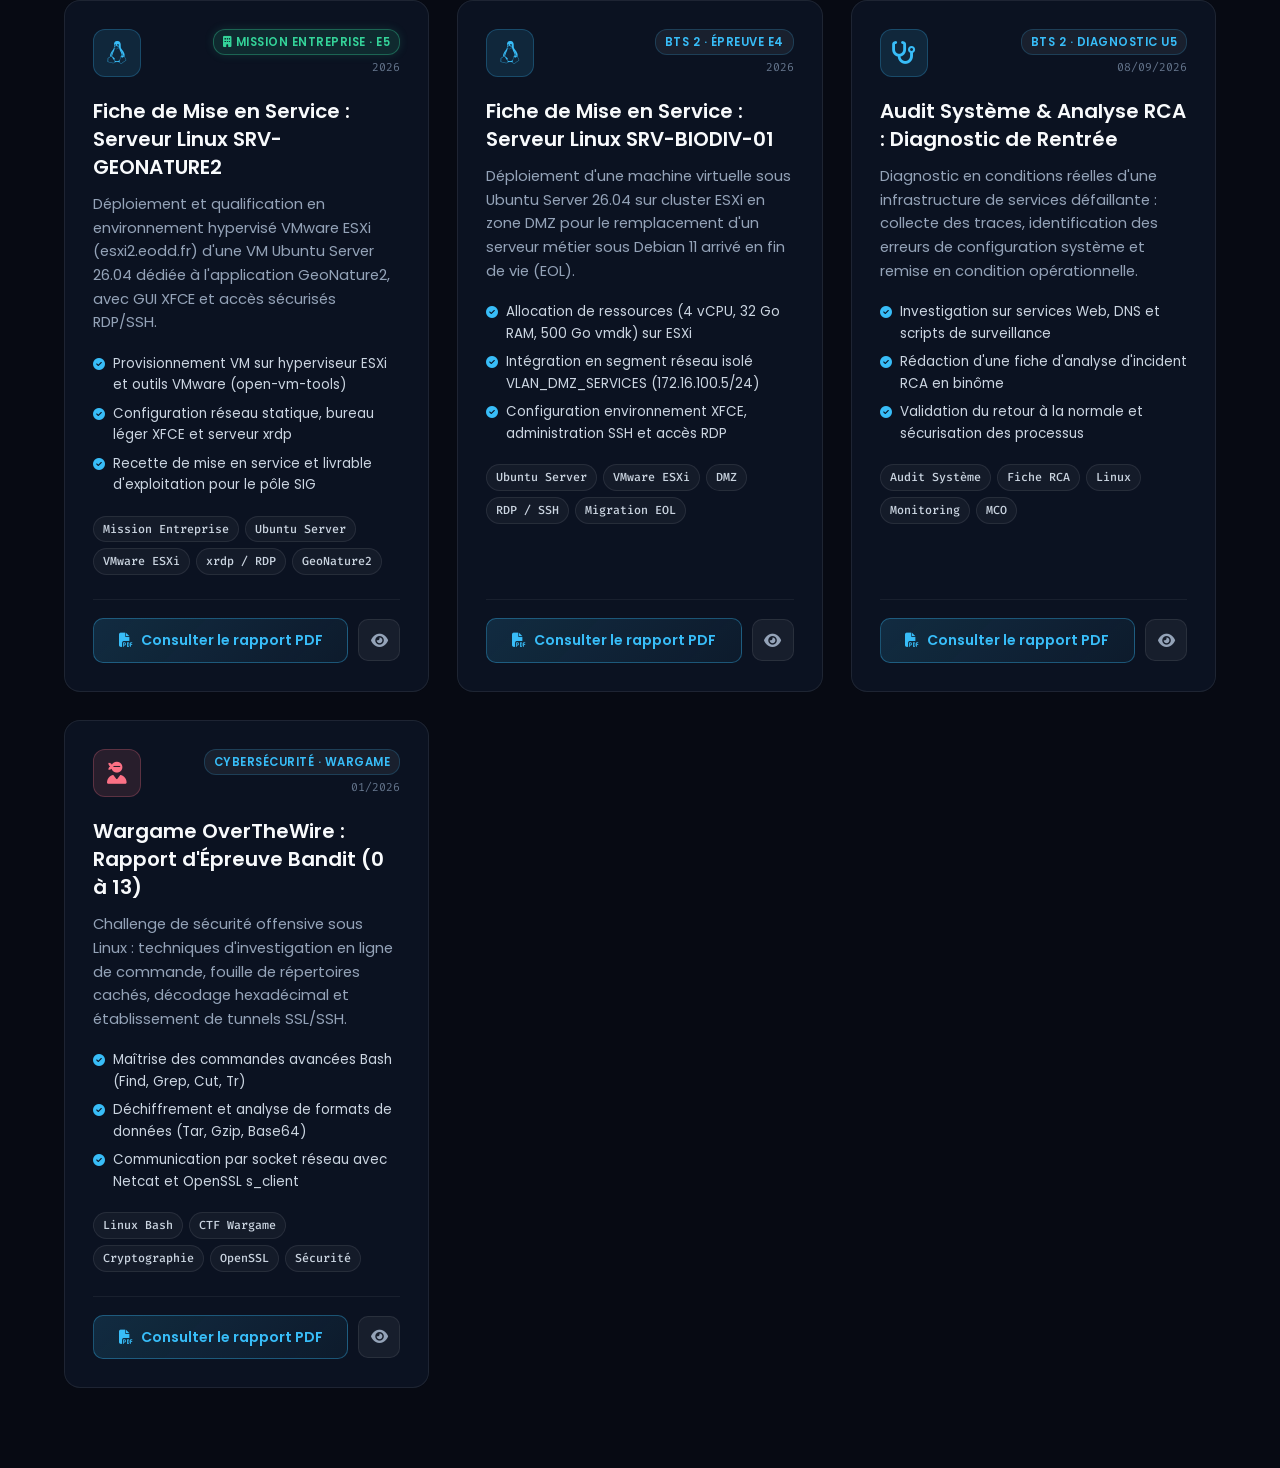
==== commit a5a6bc50: "feat(rapports): add CMDB & Support IT deliverable, update stats and filters" ====
--- a/projects/rapports/index.html
+++ b/projects/rapports/index.html
@@ -41,7 +41,7 @@
         <!-- DASHBOARD STATS -->
         <div class="tp-stats-grid">
             <div class="stat-box">
-                <div class="stat-number">12</div>
+                <div class="stat-number">13</div>
                 <div class="stat-label">Livrables Complets</div>
             </div>
             <div class="stat-box">
@@ -68,16 +68,16 @@
 
         <div class="tp-filters">
             <button class="filter-btn active" data-filter="all">
-                <i class="fas fa-layer-group"></i> Tous les livrables <span class="count">12</span>
+                <i class="fas fa-layer-group"></i> Tous les livrables <span class="count">13</span>
             </button>
             <button class="filter-btn" data-filter="entreprise">
                 <i class="fas fa-building"></i> En Entreprise <span class="count">5</span>
             </button>
             <button class="filter-btn" data-filter="bts2">
-                <i class="fas fa-bolt"></i> BTS 2 (U5 / U6) <span class="count">5</span>
+                <i class="fas fa-bolt"></i> BTS 2 (U5 / U6) <span class="count">6</span>
             </button>
             <button class="filter-btn" data-filter="linux">
-                <i class="fab fa-linux"></i> Systèmes Linux <span class="count">7</span>
+                <i class="fab fa-linux"></i> Systèmes Linux <span class="count">8</span>
             </button>
             <button class="filter-btn" data-filter="reseau">
                 <i class="fas fa-network-wired"></i> Réseau & Protocoles <span class="count">4</span>
@@ -95,7 +95,48 @@
     <main class="tp-container">
         <div class="tp-grid" id="tp-grid">
 
-            <!-- 1. RAPPORT APACHE & DOCKER -->
+            <!-- 1. RAPPORT GESTION DE PARC CMDB & DOCKER -->
+            <article class="tp-card" data-category="bts2 linux">
+                <div class="tp-card-content">
+                    <div class="tp-card-header">
+                        <div class="tp-icon-wrapper tp-icon-cmdb">
+                            <i class="fas fa-desktop"></i>
+                        </div>
+                        <div class="tp-badges">
+                            <span class="tag-context">BTS 2 · Épreuve U5</span>
+                            <span class="tag-date">01/10/2026</span>
+                        </div>
+                    </div>
+                    <div class="tp-card-body">
+                        <h3>Gestion de Parc Informatique (CMDB) & Support IT</h3>
+                        <p class="tp-card-desc">
+                            Exploitation d'une CMDB pédagogique conteneurisée sous Docker (Orionis Services). Traçabilité complète du cycle de vie du parc matériel (En service, Stock, Maintenance, Retiré, Perdu), résolution d'incidents d'attribution, application de règles d'audit qualité et validation de la persistance des données.
+                        </p>
+                        <ul class="tp-highlights">
+                            <li><i class="fas fa-check-circle"></i> Modélisation du cycle de vie matériel et traçabilité des attributions (ITIL)</li>
+                            <li><i class="fas fa-check-circle"></i> Journal des événements, traitement des pannes et cohérence des statuts</li>
+                            <li><i class="fas fa-check-circle"></i> Définition de règles d'audit qualité et validation de la persistance Docker Compose</li>
+                        </ul>
+                        <div class="tp-tags">
+                            <span class="tp-tag">CMDB</span>
+                            <span class="tp-tag">Docker Compose</span>
+                            <span class="tp-tag">Support ITIL</span>
+                            <span class="tp-tag">Gestion de Parc</span>
+                            <span class="tp-tag">Audit Qualité</span>
+                        </div>
+                    </div>
+                </div>
+                <div class="tp-actions">
+                    <a href="../../assets/docs/rapports/ALMERAS_Brice_U5_CMDB_01-10-2026.pdf" target="_blank" class="btn-open-pdf">
+                        <i class="fas fa-file-pdf"></i> Consulter le rapport PDF
+                    </a>
+                    <button class="btn-preview" title="Aperçu rapide" data-pdf="../../assets/docs/rapports/ALMERAS_Brice_U5_CMDB_01-10-2026.pdf" data-title="Gestion de Parc Informatique (CMDB) & Support IT">
+                        <i class="fas fa-eye"></i>
+                    </button>
+                </div>
+            </article>
+
+            <!-- 2. RAPPORT APACHE & DOCKER -->
             <article class="tp-card" data-category="bts2 linux">
                 <div class="tp-card-content">
                     <div class="tp-card-header">
@@ -137,7 +178,7 @@
                 </div>
             </article>
 
-            <!-- 2. RAPPORT DNS & RCA -->
+            <!-- 3. RAPPORT DNS & RCA -->
             <article class="tp-card" data-category="bts2 reseau linux">
                 <div class="tp-card-content">
                     <div class="tp-card-header">
@@ -179,7 +220,7 @@
                 </div>
             </article>
 
-            <!-- 3. CADRAGE NAS OMV & AGDLP -->
+            <!-- 4. CADRAGE NAS OMV & AGDLP -->
             <article class="tp-card" data-category="bts2 reseau windows">
                 <div class="tp-card-content">
                     <div class="tp-card-header">
@@ -221,7 +262,7 @@
                 </div>
             </article>
 
-            <!-- 4. RAPPORT SSH -->
+            <!-- 5. RAPPORT SSH -->
             <article class="tp-card" data-category="linux reseau cyber">
                 <div class="tp-card-content">
                     <div class="tp-card-header">
@@ -263,7 +304,7 @@
                 </div>
             </article>
 
-            <!-- 5. DEPLOIEMENT IMPRIMANTES GPO -->
+            <!-- 6. DEPLOIEMENT IMPRIMANTES GPO -->
             <article class="tp-card" data-category="windows entreprise">
                 <div class="tp-card-content">
                     <div class="tp-card-header">
@@ -304,7 +345,7 @@
                 </div>
             </article>
 
-            <!-- 6. PROCEDURE FORCAGE ARCHIVAGE M365 -->
+            <!-- 7. PROCEDURE FORCAGE ARCHIVAGE M365 -->
             <article class="tp-card" data-category="windows entreprise">
                 <div class="tp-card-content">
                     <div class="tp-card-header">
@@ -347,7 +388,7 @@
                 </div>
             </article>
 
-            <!-- 7. PROCEDURE CHANGEMENT NOM ACTIVE DIRECTORY & HYBRIDE -->
+            <!-- 8. PROCEDURE CHANGEMENT NOM ACTIVE DIRECTORY & HYBRIDE -->
             <article class="tp-card" data-category="windows entreprise">
                 <div class="tp-card-content">
                     <div class="tp-card-header">
@@ -390,7 +431,7 @@
                 </div>
             </article>
 
-            <!-- 8. RAPPORT INTERVENTION VPN AZURE HA -->
+            <!-- 9. RAPPORT INTERVENTION VPN AZURE HA -->
             <article class="tp-card" data-category="windows reseau entreprise cyber">
                 <div class="tp-card-content">
                     <div class="tp-card-header">
@@ -432,7 +473,7 @@
                 </div>
             </article>
 
-            <!-- 9. FICHE DE MISE EN SERVICE SERVEUR GEONATURE2 (ENTREPRISE) -->
+            <!-- 10. FICHE DE MISE EN SERVICE SERVEUR GEONATURE2 (ENTREPRISE) -->
             <article class="tp-card" data-category="linux entreprise">
                 <div class="tp-card-content">
                     <div class="tp-card-header">
@@ -473,7 +514,7 @@
                 </div>
             </article>
 
-            <!-- 10. FICHE DE MISE EN SERVICE SERVEUR SRV-BIODIV-01 -->
+            <!-- 11. FICHE DE MISE EN SERVICE SERVEUR SRV-BIODIV-01 -->
             <article class="tp-card" data-category="bts2 linux">
                 <div class="tp-card-content">
                     <div class="tp-card-header">
@@ -514,7 +555,7 @@
                 </div>
             </article>
 
-            <!-- 11. FICHE RCA DIAGNOSTIC RENTREE -->
+            <!-- 12. FICHE RCA DIAGNOSTIC RENTREE -->
             <article class="tp-card" data-category="bts2 linux">
                 <div class="tp-card-content">
                     <div class="tp-card-header">
@@ -556,7 +597,7 @@
                 </div>
             </article>
 
-            <!-- 12. RAPPORT BANDIT CTF -->
+            <!-- 13. RAPPORT BANDIT CTF -->
             <article class="tp-card" data-category="linux cyber">
                 <div class="tp-card-content">
                     <div class="tp-card-header">
--- a/assets/css/rapports.css
+++ b/assets/css/rapports.css
@@ -371,6 +371,7 @@
 }
 
 .tp-icon-docker { background: rgba(56, 189, 248, 0.12); color: var(--cyan); border: 1px solid rgba(56, 189, 248, 0.25); }
+.tp-icon-cmdb   { background: rgba(56, 189, 248, 0.12); color: var(--cyan); border: 1px solid rgba(56, 189, 248, 0.25); }
 .tp-icon-dns    { background: rgba(52, 211, 153, 0.12); color: var(--emerald); border: 1px solid rgba(52, 211, 153, 0.25); }
 .tp-icon-omv    { background: rgba(192, 132, 252, 0.12); color: var(--purple); border: 1px solid rgba(192, 132, 252, 0.25); }
 .tp-icon-ssh    { background: rgba(251, 191, 36, 0.12); color: var(--amber); border: 1px solid rgba(251, 191, 36, 0.25); }
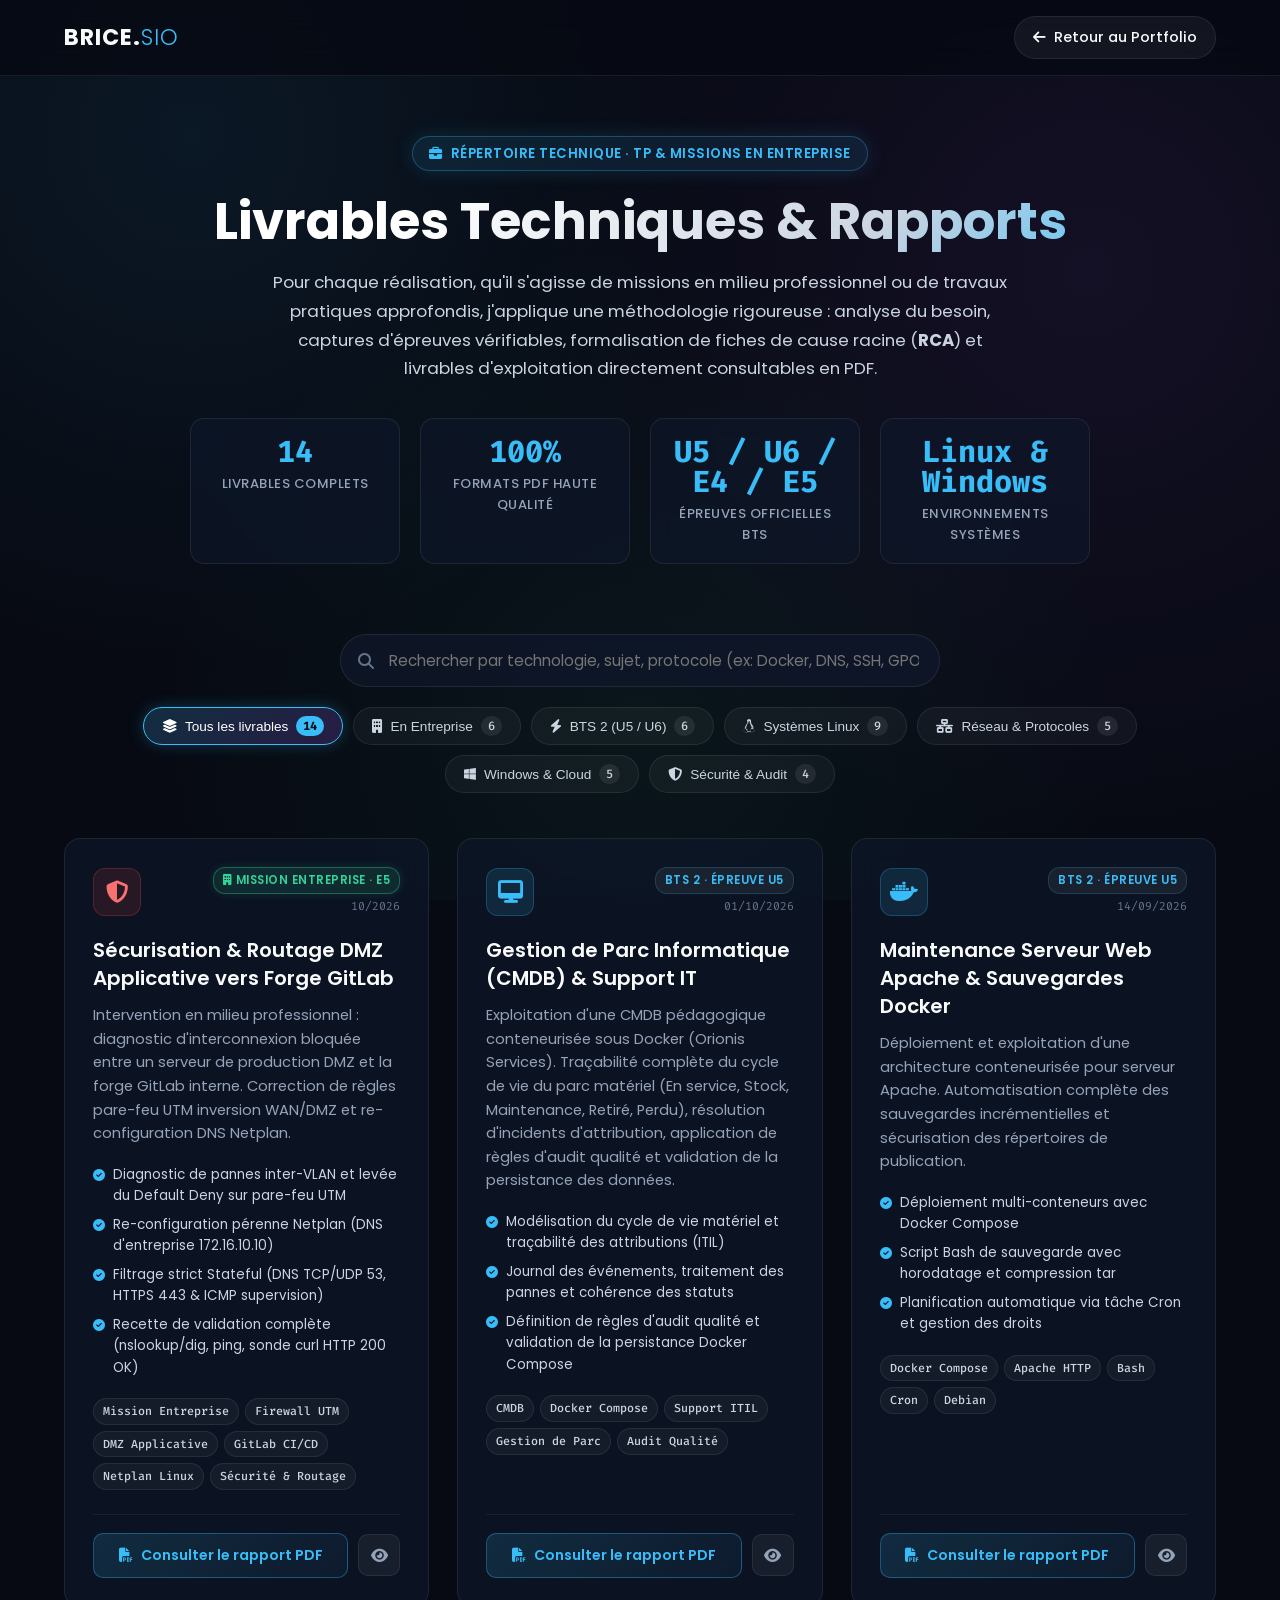
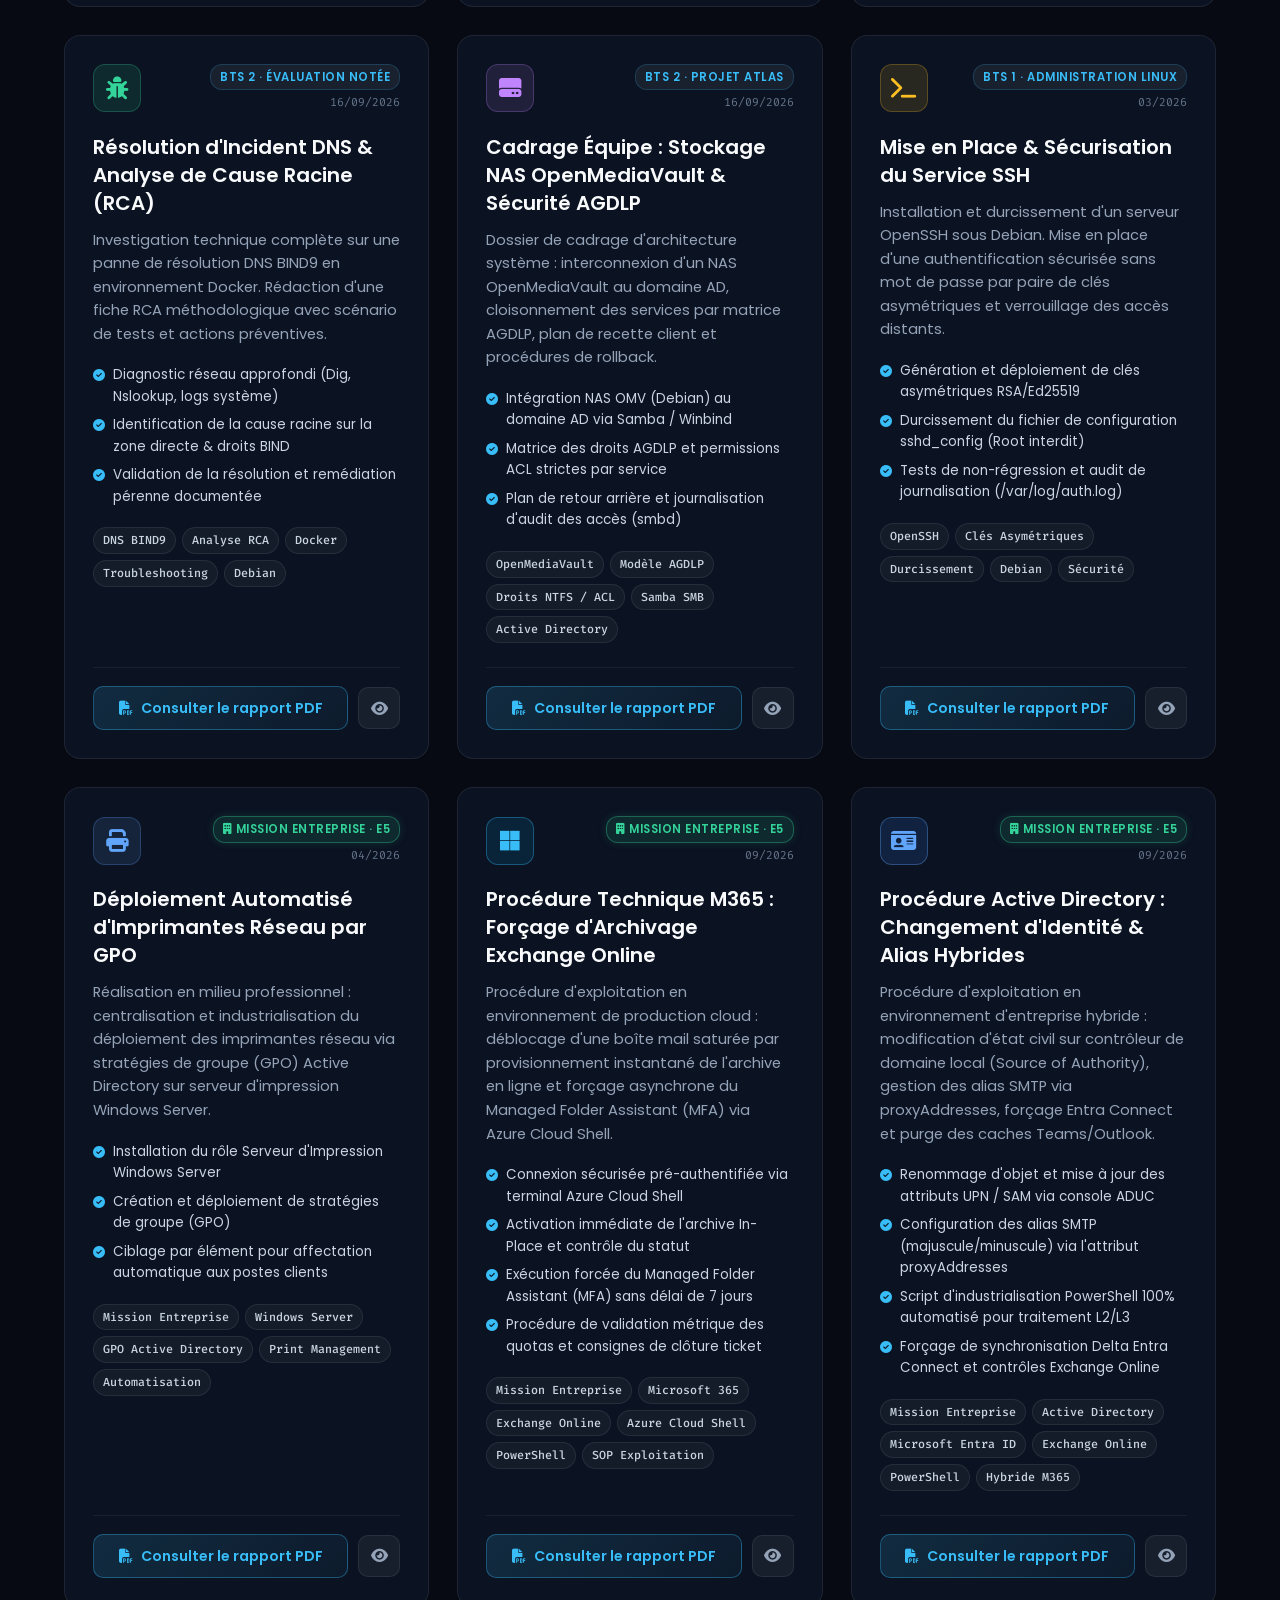
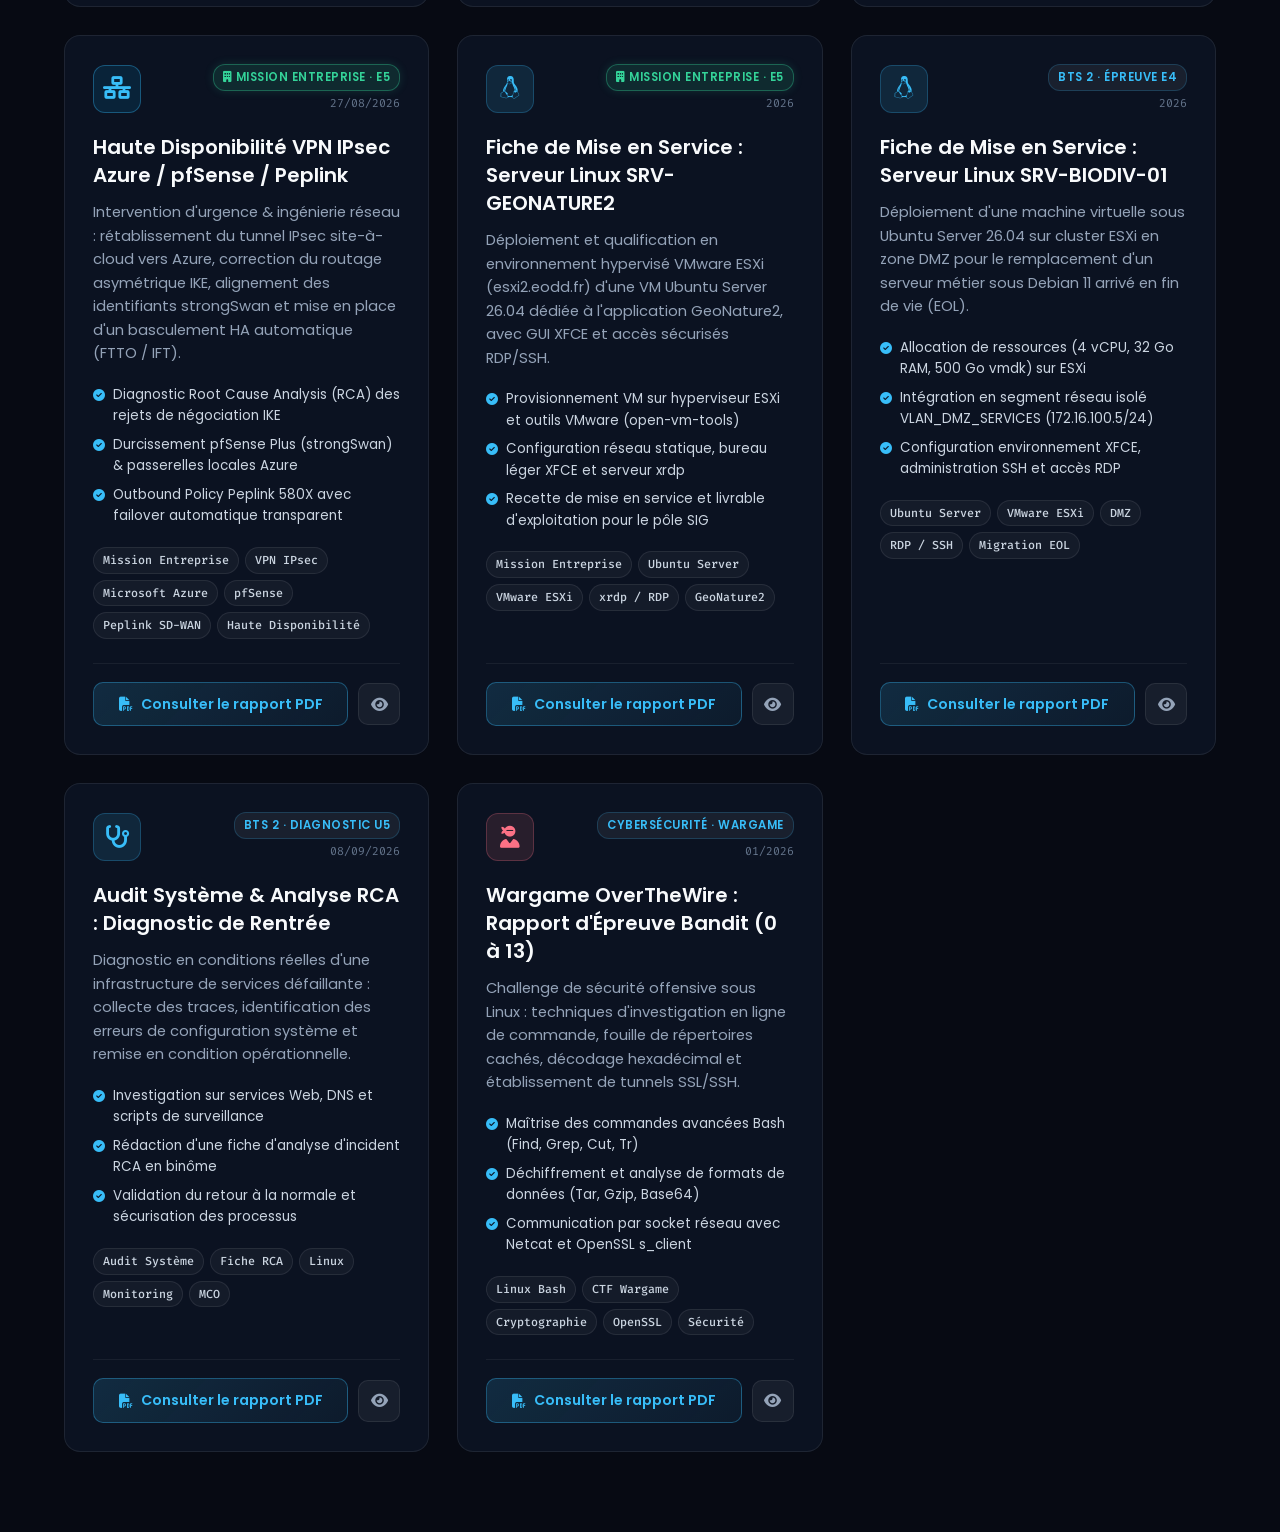
==== commit 50db8afd: "feat(rapports): add DMZ & GitLab security deliverable, update stats and filters" ====
--- a/projects/rapports/index.html
+++ b/projects/rapports/index.html
@@ -41,7 +41,7 @@
         <!-- DASHBOARD STATS -->
         <div class="tp-stats-grid">
             <div class="stat-box">
-                <div class="stat-number">13</div>
+                <div class="stat-number">14</div>
                 <div class="stat-label">Livrables Complets</div>
             </div>
             <div class="stat-box">
@@ -68,25 +68,25 @@
 
         <div class="tp-filters">
             <button class="filter-btn active" data-filter="all">
-                <i class="fas fa-layer-group"></i> Tous les livrables <span class="count">13</span>
+                <i class="fas fa-layer-group"></i> Tous les livrables <span class="count">14</span>
             </button>
             <button class="filter-btn" data-filter="entreprise">
-                <i class="fas fa-building"></i> En Entreprise <span class="count">5</span>
+                <i class="fas fa-building"></i> En Entreprise <span class="count">6</span>
             </button>
             <button class="filter-btn" data-filter="bts2">
                 <i class="fas fa-bolt"></i> BTS 2 (U5 / U6) <span class="count">6</span>
             </button>
             <button class="filter-btn" data-filter="linux">
-                <i class="fab fa-linux"></i> Systèmes Linux <span class="count">8</span>
+                <i class="fab fa-linux"></i> Systèmes Linux <span class="count">9</span>
             </button>
             <button class="filter-btn" data-filter="reseau">
-                <i class="fas fa-network-wired"></i> Réseau & Protocoles <span class="count">4</span>
+                <i class="fas fa-network-wired"></i> Réseau & Protocoles <span class="count">5</span>
             </button>
             <button class="filter-btn" data-filter="windows">
                 <i class="fab fa-windows"></i> Windows & Cloud <span class="count">5</span>
             </button>
             <button class="filter-btn" data-filter="cyber">
-                <i class="fas fa-shield-alt"></i> Sécurité & Audit <span class="count">3</span>
+                <i class="fas fa-shield-alt"></i> Sécurité & Audit <span class="count">4</span>
             </button>
         </div>
     </section>
@@ -95,7 +95,50 @@
     <main class="tp-container">
         <div class="tp-grid" id="tp-grid">
 
-            <!-- 1. RAPPORT GESTION DE PARC CMDB & DOCKER -->
+            <!-- 1. RAPPORT INTERVENTION FLUX DMZ GITLAB -->
+            <article class="tp-card" data-category="linux reseau entreprise cyber">
+                <div class="tp-card-content">
+                    <div class="tp-card-header">
+                        <div class="tp-icon-wrapper tp-icon-firewall">
+                            <i class="fas fa-shield-alt"></i>
+                        </div>
+                        <div class="tp-badges">
+                            <span class="tag-context tag-context-pro"><i class="fas fa-building"></i> Mission Entreprise · E5</span>
+                            <span class="tag-date">10/2026</span>
+                        </div>
+                    </div>
+                    <div class="tp-card-body">
+                        <h3>Sécurisation & Routage DMZ Applicative vers Forge GitLab</h3>
+                        <p class="tp-card-desc">
+                            Intervention en milieu professionnel : diagnostic d'interconnexion bloquée entre un serveur de production DMZ et la forge GitLab interne. Correction de règles pare-feu UTM inversion WAN/DMZ et re-configuration DNS Netplan.
+                        </p>
+                        <ul class="tp-highlights">
+                            <li><i class="fas fa-check-circle"></i> Diagnostic de pannes inter-VLAN et levée du Default Deny sur pare-feu UTM</li>
+                            <li><i class="fas fa-check-circle"></i> Re-configuration pérenne Netplan (DNS d'entreprise 172.16.10.10)</li>
+                            <li><i class="fas fa-check-circle"></i> Filtrage strict Stateful (DNS TCP/UDP 53, HTTPS 443 & ICMP supervision)</li>
+                            <li><i class="fas fa-check-circle"></i> Recette de validation complète (nslookup/dig, ping, sonde curl HTTP 200 OK)</li>
+                        </ul>
+                        <div class="tp-tags">
+                            <span class="tp-tag">Mission Entreprise</span>
+                            <span class="tp-tag">Firewall UTM</span>
+                            <span class="tp-tag">DMZ Applicative</span>
+                            <span class="tp-tag">GitLab CI/CD</span>
+                            <span class="tp-tag">Netplan Linux</span>
+                            <span class="tp-tag">Sécurité & Routage</span>
+                        </div>
+                    </div>
+                </div>
+                <div class="tp-actions">
+                    <a href="../../assets/docs/rapports/Entreprise/Rapport_Intervention_Flux_DMZ_GitLab_Anonymise.pdf" target="_blank" class="btn-open-pdf">
+                        <i class="fas fa-file-pdf"></i> Consulter le rapport PDF
+                    </a>
+                    <button class="btn-preview" title="Aperçu rapide" data-pdf="../../assets/docs/rapports/Entreprise/Rapport_Intervention_Flux_DMZ_GitLab_Anonymise.pdf" data-title="Sécurisation & Routage DMZ Applicative vers Forge GitLab">
+                        <i class="fas fa-eye"></i>
+                    </button>
+                </div>
+            </article>
+
+            <!-- 2. RAPPORT GESTION DE PARC CMDB & DOCKER -->
             <article class="tp-card" data-category="bts2 linux">
                 <div class="tp-card-content">
                     <div class="tp-card-header">
--- a/assets/css/rapports.css
+++ b/assets/css/rapports.css
@@ -380,6 +380,7 @@
 .tp-icon-ad     { background: rgba(59, 130, 246, 0.15); color: #60a5fa; border: 1px solid rgba(96, 165, 250, 0.35); }
 .tp-icon-cisco  { background: rgba(52, 211, 153, 0.12); color: var(--emerald); border: 1px solid rgba(52, 211, 153, 0.25); }
 .tp-icon-ctf    { background: rgba(251, 113, 133, 0.12); color: var(--rose); border: 1px solid rgba(251, 113, 133, 0.25); }
+.tp-icon-firewall { background: rgba(239, 68, 68, 0.12); color: #f87171; border: 1px solid rgba(239, 68, 68, 0.25); }
 
 .tp-badges {
     display: flex;
